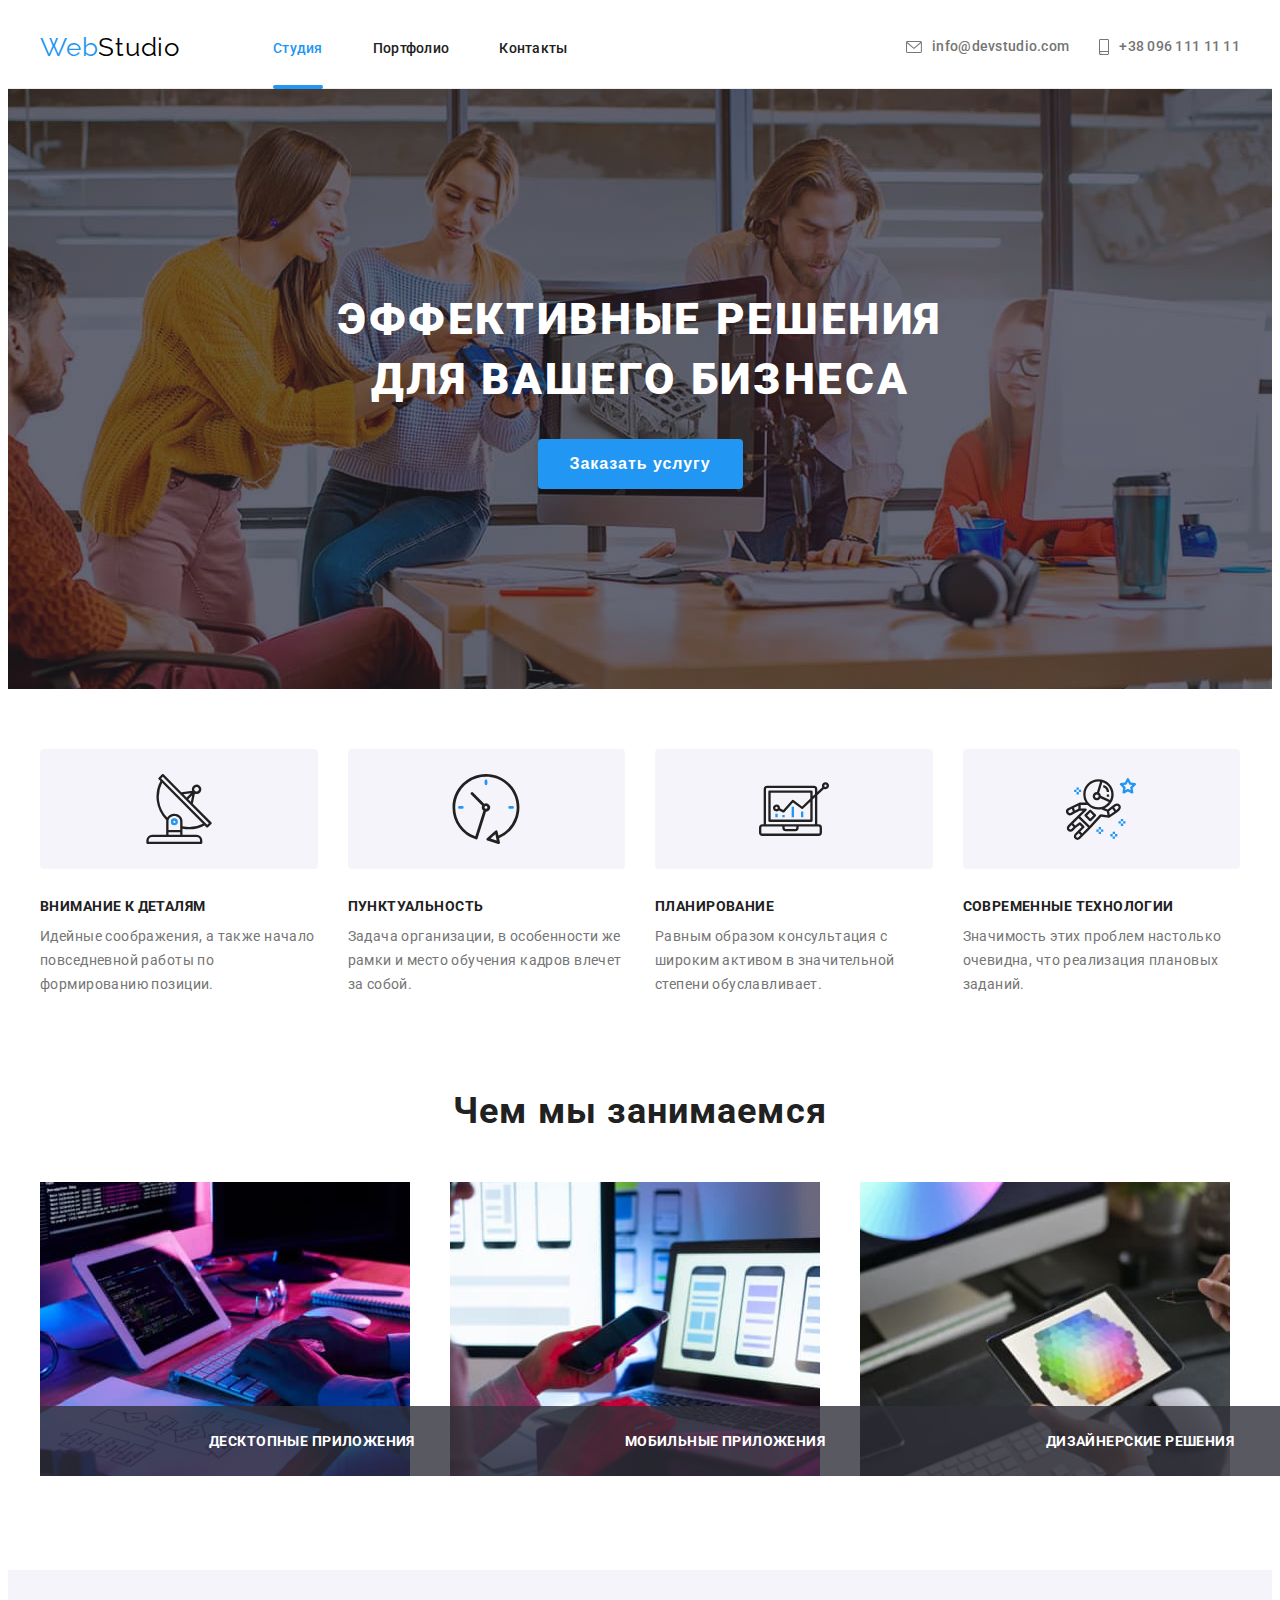
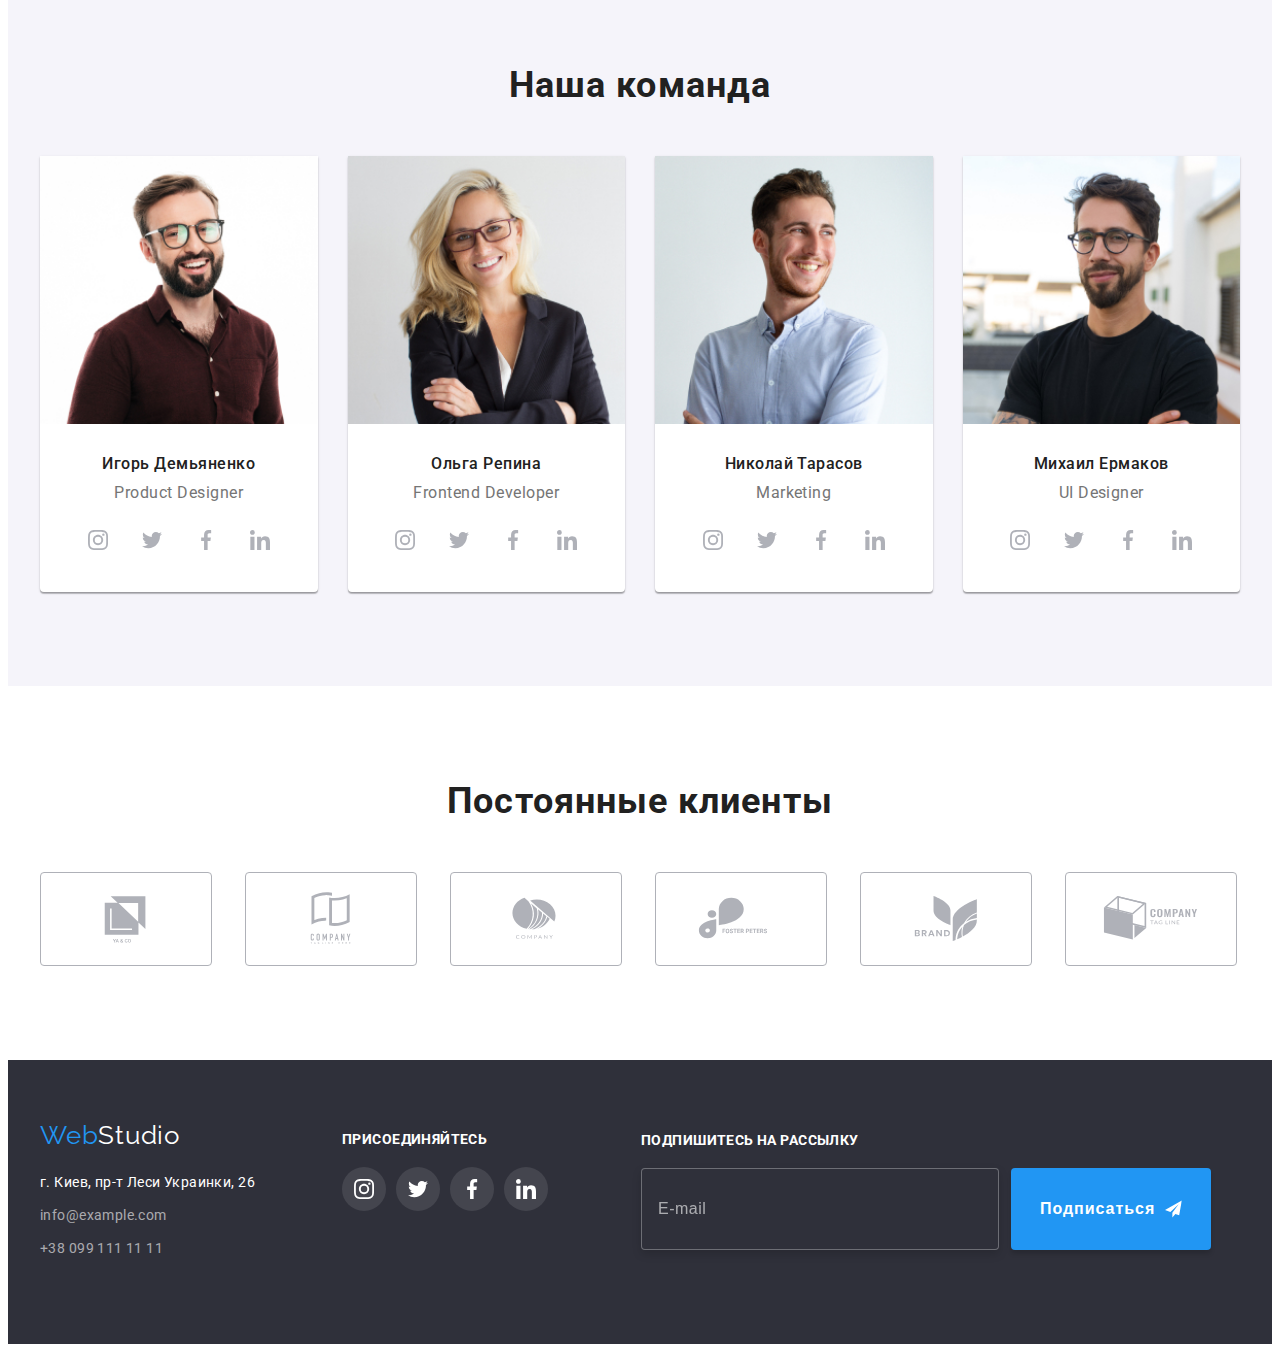
==== index.html @ f722512b "hw-08" ====
<!DOCTYPE html>
<html lang="ru">
  <head>
    <meta charset="UTF-8" />
    <meta http-equiv="X-UA-Compatible" content="IE=edge" />
    <meta name="viewport" content="width=device-width, initial-scale=1.0" />
    <title>Document</title>
    <link rel="preconnect" href="https://fonts.googleapis.com" />
    <link rel="preconnect" href="https://fonts.gstatic.com" crossorigin />
    <link
      href="https://fonts.googleapis.com/css2?family=Raleway:wght@700&family=Roboto:wght@400;500;700;900&display=swap"
      rel="stylesheet"
    />
    <link
      rel="stylesheet"
      href="https://cdnjs.cloudflare.com/ajax/libs/modern-normalize/1.1.0/modern-normalize.min.css"
      integrity="sha512-wpPYUAdjBVSE4KJnH1VR1HeZfpl1ub8YT/NKx4PuQ5NmX2tKuGu6U/JRp5y+Y8XG2tV+wKQpNHVUX03MfMFn9Q=="
      crossorigin="anonymous"
      referrerpolicy="no-referrer"
    />
    <link rel="stylesheet" href="./css/main.min.css">
  </head>
  <body>
    <header class="header">
      <div class="container">
        <nav class="header-nav">
          <a class="header-logo link" lang="en" href="./index.html"
            ><span class="logo-web">Web</span>Studio</a
          >
          <ul class="header-list list">
            <li class="header-item">
              <a href="./index.html" class="header-link link current">Студия</a>
            </li>
            <li class="header-item">
              <a href="./portfolio.html" class="header-link link">Портфолио</a>
            </li>
            <li class="header-item">
              <a href="" class="header-link link">Контакты</a>
            </li>
          </ul>
        </nav>
        <ul class="header-contacts list">
          <li class="contacts-item">
            <a href="mailto:info@devstudio.com" class="contacts-link link">
              <svg class="header-icon" width="16" height="12">
                  <use href="./images/icons.svg#icon-envelope"></use>
                </svg>info@devstudio.com</a
            >
          </li>
          <li class="contacts-item-second">
            <a href="tel:+380961111111" class="contacts-link link"
              >
              <svg class="header-icon" width="10" height="16">
                  <use href="./images/icons.svg#icon-smartphone"></use>
                </svg>+38 096 111 11 11</a
            >
          </li>
        </ul>
        <button type="button" class="btn-menu" data-menu-open>
          <svg class="icon-menu" width="40" height="40">
            <use href="./images/icons.svg#icon-menu"></use>
          </svg>
        </button>
      </div>
      <div class="mob-menu is-hidden" data-menu>
        <div class="container">
          <div class="mob-menu-top">
            <button type="button" class="btn-close-menu" data-menu-close>
              <svg class="icon-menu" width="40" height="40">
                <use href="./images/icons.svg#icon-menu-close"></use>
              </svg>
            </button>
            <nav class="mob-nav">
              <ul class="mob-menu-list list">
                <li class="mob-menu-item">
                  <a href="./index.html" class="mob-menu-link link current">Студия</a>
                </li>
                <li class="mob-menu-item">
                  <a href="./portfolio.html" class="mob-menu-link link">Портфолио</a>
                </li>
                <li class="mob-menu-item">
                  <a href="" class="mob-menu-link link">Контакты</a>
                </li>
              </ul>
            </nav>
          </div>
          
        <ul class="mob-menu-contacts list">
          <li class="mob-menu-tel">
            <a href="tel:+380961111111" class="mob-menu-tel-link link">
              +38 096 111 11 11</a>
          </li>
          <li class="mob-menu-mail">
            <a href="mailto:info@devstudio.com" class="mob-menu-mail-link link">
              info@devstudio.com</a>
          </li>
        </ul>
        <ul class="mob-soc-list list">
          <li class="mob-soc-item">
            <a href="" class="mob-soc-link link">
              Instagram
            </a>
          </li>
          <li class="mob-soc-item">
            <a href="" class="mob-soc-link link">
              Twitter
            </a>
          </li>
          <li class="mob-soc-item">
            <a href="" class="mob-soc-link link">
              Facebook
            </a>
          </li>
          <li class="mob-soc-item">
            <a href="" class="mob-soc-link link">
              LinkedIn
            </a>
          </li>
        </ul>
        </div>
      </div>
    </header>

    <main>
      <section class="hero">
        <div class="container">
          <div class="content">
            <h1 class="content__title">Эффективные решения для вашего бизнеса</h1>
            <button type="button" class="content__btn btn" data-modal-open>Заказать услугу</button>
          </div>
        </div>
      </section>

      <section class="benefits">
        <div class="container">
          <h2 hidden class="visually-hidden">
            Особенности (скрытый заголовок)
          </h2>
          <ul class="benefits__list list">
            <li class="benefits__item">
              <div class="benefits__background">
                <svg class="benefits__icon" width="70" height="70">
                  <use href="./images/icons.svg#icon-antenna"></use>
                </svg>
              </div>
              <h3 class="benefits__title">Внимание к деталям</h3>
              <p class="benefits__text">
                Идейные соображения, а также начало повседневной работы по
                формированию позиции.
              </p>
            </li>
            <li class="benefits__item">
              <div class="benefits__background">
                <svg class="benefits__icon" width="70" height="70">
                  <use href="./images/icons.svg#icon-clock"></use>
                </svg>
              </div>
              <h3 class="benefits__title">Пунктуальность</h3>
              <p class="benefits__text">
                Задача организации, в особенности же рамки и место обучения
                кадров влечет за собой.
              </p>
            </li>
            <li class="benefits__item">
              <div class="benefits__background">
                <svg class="benefits__icon" width="70" height="70">
                  <use href="./images/icons.svg#icon-diagram"></use>
                </svg>
              </div>
              <h3 class="benefits__title">Планирование</h3>
              <p class="benefits__text">
                Равным образом консультация с широким активом в значительной
                степени обуславливает.
              </p>
            </li>
            <li class="benefits__item">
              <div class="benefits__background">
                <svg class="plus-icon" width="70" height="70">
                  <use href="./images/icons.svg#icon-astronaut"></use>
                </svg>
              </div>
              <h3 class="benefits__title">Современные технологии</h3>
              <p class="benefits__text">
                Значимость этих проблем настолько очевидна, что реализация
                плановых заданий.
              </p>
            </li>
          </ul>
        </div>
      </section>

      <section class="working">
        <div class="container">
          <h2 class="working__title">Чем мы занимаемся</h2>
          <ul class="working__list list">
            <li class="working__item">
              <div class="box">
                <img src="./images/box1.jpg" alt="Пример работы 1" width="370" />
                <h3 class="box__one-title box-title">Десктопные приложения</h3>
              </div>
            </li>
            <li class="working__item">
              <div class="box">
                <img src="./images/box2.jpg" alt="Пример работы 2" width="370" />
                <h3 class="box__two-title box-title">Мобильные приложения</h3>
              </div>
            </li>
            <li class="working__item">
              <div class="box">
                <img src="./images/box3.jpg" alt="Пример работы 3" width="370" />
                <h3 class="box__three-title box-title">Дизайнерские решения</h3>
              </div>
            </li>
          </ul>
        </div>
      </section>

      <section class="team section">
        <div class="container">
          <h2 class="team-title">Наша команда</h2>
          <ul class="team-list list">
            <li class="team-item">
              <picture>
                <source srcset="./images/photo1.jpg 1x, 
                ./images/photo1-2x.jpg 2x"
                media="(min-width:1200px)"/>

                <source srcset="./images/photo1-tab.jpg 1x, 
                ./images/photo1-tab-2x.jpg 2x"
                media="(min-width:768px)"/>

                <source srcset="./images/photo1-mob.jpg 1x, 
                ./images/photo1-mob-2x.jpg 2x"
                media="(max-width:767px)"/>

                <img
                src="./images/photo1-mob.jpg"
                alt="фото Игоря Демьяненко"
                width="450"
                height="460"
              />
              </picture>
              
              <div class="team-text">
                <h3 class="team-names-title">Игорь Демьяненко</h3>
                <p class="team-post" lang="en">Product Designer</p>
                <ul class="team-soc list">
                  <li class="team-soc-item">
                    <a href="" class="team-soc-link link">
                      <svg class="team-soc-icon" width="20" height="20">
                        <use href="./images/icons.svg#icon-instagram"></use>
                      </svg>
                    </a>
                  </li>
                  <li class="team-soc-item">
                    <a href="" class="team-soc-link link">
                      <svg class="team-soc-icon" width="20" height="20">
                        <use href="./images/icons.svg#icon-twitter"></use>
                      </svg>
                    </a>
                  </li>
                  <li class="team-soc-item">
                    <a href="" class="team-soc-link link">
                      <svg class="team-soc-icon" width="20" height="20">
                        <use href="./images/icons.svg#icon-facebook"></use>
                      </svg>
                    </a>
                  </li>
                  <li class="team-soc-item">
                    <a href="" class="team-soc-link link">
                      <svg class="team-soc-icon" width="20" height="20">
                        <use href="./images/icons.svg#icon-linkedin"></use>
                      </svg>
                    </a>
                  </li>
                </ul>
              </div>
            </li>
            <li class="team-item">
              <picture>
                <source srcset="./images/photo2.jpg 1x, 
                ./images/photo2-2x.jpg 2x"
                media="(min-width:1200px)"/>

                <source srcset="./images/photo2-tab.jpg 1x, 
                ./images/photo2-tab-2x.jpg 2x"
                media="(min-width:768px)"/>

                <source srcset="./images/photo2-mob.jpg 1x, 
                ./images/photo2-mob-2x.jpg 2x"
                media="(max-width:767px)"/>

                <img
                src="./images/photo2-mob.jpg"
                alt="фото Ольги Репиной"
                width="450"
                height="460"
              />
              </picture>

              <div class="team-text">
                <h3 class="team-names-title">Ольга Репина</h3>
                <p class="team-post" lang="en">Frontend Developer</p>
                <ul class="team-soc list">
                  <li class="team-soc-item">
                    <a href="" class="team-soc-link link">
                      <svg class="team-soc-icon" width="20" height="20">
                        <use href="./images/icons.svg#icon-instagram"></use>
                      </svg>
                    </a>
                  </li>
                  <li class="team-soc-item">
                    <a href="" class="team-soc-link link">
                      <svg class="team-soc-icon" width="20" height="20">
                        <use href="./images/icons.svg#icon-twitter"></use>
                      </svg>
                    </a>
                  </li>
                  <li class="team-soc-item">
                    <a href="" class="team-soc-link link">
                      <svg class="team-soc-icon" width="20" height="20">
                        <use href="./images/icons.svg#icon-facebook"></use>
                      </svg>
                    </a>
                  </li>
                  <li class="team-soc-item">
                    <a href="" class="team-soc-link link">
                      <svg class="team-soc-icon" width="20" height="20">
                        <use href="./images/icons.svg#icon-linkedin"></use>
                      </svg>
                    </a>
                  </li>
                </ul>
              </div>
            </li>
            <li class="team-item">
              <picture>
                <source srcset="./images/photo3.jpg 1x, 
                ./images/photo3-2x.jpg 2x"
                media="(min-width:1200px)"/>

                <source srcset="./images/photo3-tab.jpg 1x, 
                ./images/photo3-tab-2x.jpg 2x"
                media="(min-width:768px)"/>

                <source srcset="./images/photo3-mob.jpg 1x, 
                ./images/photo3-mob-2x.jpg 2x"
                media="(max-width:767px)"/>

                <img
                src="./images/photo3-mob.jpg"
                alt="фото Николая Тарасова"
                width="450"
                height="460"
              />
              </picture>

              <div class="team-text">
                <h3 class="team-names-title">Николай Тарасов</h3>
                <p class="team-post" lang="en">Marketing</p>
                <ul class="team-soc list">
                  <li class="team-soc-item">
                    <a href="" class="team-soc-link link">
                      <svg class="team-soc-icon" width="20" height="20">
                        <use href="./images/icons.svg#icon-instagram"></use>
                      </svg>
                    </a>
                  </li>
                  <li class="team-soc-item">
                    <a href="" class="team-soc-link link">
                      <svg class="team-soc-icon" width="20" height="20">
                        <use href="./images/icons.svg#icon-twitter"></use>
                      </svg>
                    </a>
                  </li>
                  <li class="team-soc-item">
                    <a href="" class="team-soc-link link">
                      <svg class="team-soc-icon" width="20" height="20">
                        <use href="./images/icons.svg#icon-facebook"></use>
                      </svg>
                    </a>
                  </li>
                  <li class="team-soc-item">
                    <a href="" class="team-soc-link link">
                      <svg class="team-soc-icon" width="20" height="20">
                        <use href="./images/icons.svg#icon-linkedin"></use>
                      </svg>
                    </a>
                  </li>
                </ul>
              </div>
            </li>
            <li class="team-item">
              <picture>
                <source srcset="./images/photo4.jpg 1x, 
                ./images/photo4-2x.jpg 2x"
                media="(min-width:1200px)"/>

                <source srcset="./images/photo4-tab.jpg 1x, 
                ./images/photo4-tab-2x.jpg 2x"
                media="(min-width:768px)"/>

                <source srcset="./images/photo4-mob.jpg 1x, 
                ./images/photo4-mob-2x.jpg 2x"
                media="(max-width:767px)"/>

                <img
                src="./images/photo4-mob.jpg"
                alt="фото Михаила Ермакова"
                width="450"
                height="460"
              />
              </picture>

              <div class="team-text">
                <h3 class="team-names-title">Михаил Ермаков</h3>
                <p class="team-post" lang="en">UI Designer</p>
                <ul class="team-soc list">
                  <li class="team-soc-item">
                    <a href="" class="team-soc-link link">
                      <svg class="team-soc-icon" width="20" height="20">
                        <use href="./images/icons.svg#icon-instagram"></use>
                      </svg>
                    </a>
                  </li>
                  <li class="team-soc-item">
                    <a href="" class="team-soc-link link">
                      <svg class="team-soc-icon" width="20" height="20">
                        <use href="./images/icons.svg#icon-twitter"></use>
                      </svg>
                    </a>
                  </li>
                  <li class="team-soc-item">
                    <a href="" class="team-soc-link link">
                      <svg class="team-soc-icon" width="20" height="20">
                        <use href="./images/icons.svg#icon-facebook"></use>
                      </svg>
                    </a>
                  </li>
                  <li class="team-soc-item">
                    <a href="" class="team-soc-link link">
                      <svg class="team-soc-icon" width="20" height="20">
                        <use href="./images/icons.svg#icon-linkedin"></use>
                      </svg>
                    </a>
                  </li>
                </ul>
              </div>
            </li>
          </ul>
        </div>
      </section>

      <section class="clients section">
        <div class="container">
          <h2 class="clients-title">Постоянные клиенты</h2>
          <ul class="clients-list list">
            <li class="clients-item">
              <a href="" class="clients-link link">
                      <svg class="clients-icon" width="106" height="60">
                        <use href="./images/icons.svg#icon-logo-one"></use>
                      </svg>
                    </a>
            </li>
            <li class="clients-item">
              <a href="" class="clients-link link">
                      <svg class="clients-icon" width="106" height="60">
                        <use href="./images/icons.svg#icon-logo-two"></use>
                      </svg>
                    </a>
            </li>
            <li class="clients-item">
              <a href="" class="clients-link link">
                      <svg class="clients-icon" width="106" height="60">
                        <use href="./images/icons.svg#icon-logo-three"></use>
                      </svg>
                    </a>
            </li>
            <li class="clients-item">
              <a href="" class="clients-link link">
                      <svg class="clients-icon" width="106" height="60">
                        <use href="./images/icons.svg#icon-logo-four"></use>
                      </svg>
                    </a>
            </li>
            <li class="clients-item">
              <a href="" class="clients-link link">
                      <svg class="clients-icon" width="106" height="60">
                        <use href="./images/icons.svg#icon-logo-five"></use>
                      </svg>
                    </a>
            </li>
            <li class="clients-item">
              <a href="" class="clients-link link">
                      <svg class="clients-icon" width="106" height="60">
                        <use href="./images/icons.svg#icon-logo-six"></use>
                      </svg>
                    </a>
            </li>
          </ul>
        </div>

      </section>
    </main>

    <footer class="footer">
      <div class="container">
        <div class="logo-address">
          <a href="./index.html" class="footer-logo link" lang="en">
          <span class="logo-web">Web</span>Studio</a
        >
        <address class="address">
          <ul class="address-list list">
            <li class="address-item">
              <a href="" class="address-link link"
                >г. Киев, пр-т Леси Украинки, 26</a
              >
            </li>
            <li class="address-item-second">
              <a
                href="mailto:info@example.com"
                class="footer-contacts-link link"
                >info@example.com</a
              >
            </li>
            <li class="address-item-third">
              <a href="tel:+380991111111" class="footer-contacts-link link"
                >+38 099 111 11 11</a
              >
            </li>
          </ul>
        </address>
        </div>
        
        <div class="soc-footer">
          <h3 class="soc-footer-title">присоединяйтесь</h3>
          <ul class="soc-footer-list list">
                  <li class="soc-footer-item">
                    <a href="" class="soc-footer-link link">
                      <svg class="soc-footer-icon" width="20" height="20">
                        <use href="./images/icons.svg#icon-instagram"></use>
                      </svg>
                    </a>
                  </li>
                   <li class="soc-footer-item">
                    <a href="" class="soc-footer-link link">
                      <svg class="soc-footer-icon" width="20" height="20">
                        <use href="./images/icons.svg#icon-twitter"></use>
                      </svg>
                    </a>
                  </li>
                   <li class="soc-footer-item">
                    <a href="" class="soc-footer-link link">
                      <svg class="soc-footer-icon" width="20" height="20">
                        <use href="./images/icons.svg#icon-facebook"></use>
                      </svg>
                    </a>
                  </li>
                   <li class="soc-footer-item">
                    <a href="" class="soc-footer-link link">
                      <svg class="soc-footer-icon" width="20" height="20">
                        <use href="./images/icons.svg#icon-linkedin"></use>
                      </svg>
                    </a>
                  </li>
                </ul>
        </div>
        
        <div class="footer-form">
          <h2 class="subscribe-title">Подпишитесь на рассылку</h2>
          <form >
            <div class="form-subscribe">
              <label for="email-subscribe" ></label>
              <input type="email" class="input-subscribe" name="email-subscribe" id="email-subscribe" placeholder="E-mail">
              <button type="submit" class="subscribe-button btn">
                Подписаться
                <svg class="icon-subscribe" width="24" height="24">
                  <use href="./images/icons.svg#icon-send"></use>
                </svg>
              </button>
            </div>
          </form>
        </div>  
      </div>
    </footer>



    <div class="backdrop is-hidden" data-modal>
      <div class="modal">
        <button type="button" class="modal-close" data-modal-close>
          <svg class="close-icon" width="18" height="18">
            <use href="./images/icons.svg#icon-close"></use>
          </svg>
        </button>
        <p class="modal-title">Оставьте свои данные, мы вам перезвоним</p>
        <form class="modal-form">
          <div class="input-fields">
            <label for="user-name" class="input-title">Имя</label>
            <div class="input-wrap">
              <input type="text" class="form-input" name="user-name" id="user-name">
              <svg class="input-icon" width="18" height="18">
              <use href="./images/icons.svg#icon-person-black"></use>
              </svg>
            </div>
          </div>

          <div class="input-fields">
            <label for="user-tel" class="input-title">Телефон</label>
            <div class="input-wrap">
              <input type="tel" class="form-input" name="user-tel" id="user-tel">
              <svg class="input-icon" width="18" height="18">
              <use href="./images/icons.svg#icon-phone-black"></use>
              </svg>
            </div>
          </div>

          <div class="input-fields">
            <label for="user-email" class="input-title">Почта</label>
            <div class="input-wrap">
              <input type="email" class="form-input" name="user-email" id="user-email">
              <svg class="input-icon" width="18" height="18">
              <use href="./images/icons.svg#icon-email-black"></use>
              </svg>
            </div>
          </div>

          <div class="input-fields">
            <label for="user-comment" class="input-title">Комментарий</label>
            <textarea name="user-comment" id="user-comment" class="modal-text" placeholder="Введите текст"></textarea>
          </div>

          <div class="input-field-checkbox">
            <input type="checkbox" name="user-policy" value="true" class="input-check visually-hidden" id="user-policy">
            <label for="user-policy" class="check-text">
              <span class="checkbox">
                <svg class="check-icon" width="16" height="15">
                <use href="./images/icons.svg#icon-check"></use>
                </svg>
              </span>
              Соглашаюсь с рассылкой и принимаю <a href="" class="contract">Условия договора</a>
            </label>
          </div>

          <button type="submit" class="form-button">Отправить</button>
        </form>
      </div>
    </div>


    <script src="./js/modal.js"></script>

    <script src="./js/menu.js"></script>

  </body>
</html>
---- css/main.min.css ----
p,h1,h2,h3,h4,h5,h6{margin:0}ul{margin:0;padding-left:0}img{display:block;max-width:100%;height:auto}:root{--white-color: #FFFFFF;--dark-color: #212121;--grey-color: #757575;--blue-color: #2196F3;--icon-color: #AFB1B8;--cubic: cubic-bezier(0.4, 0, 0.2, 1);--gradient: linear-gradient(to right, rgba(47, 48, 58, 0.4), rgba(47, 48, 58, 0.4))}.list{list-style:none}.link{text-decoration:none}body{font-family:"Roboto",sans-serif;color:#757575}.section{padding-top:60px;padding-bottom:60px}@media screen and (min-width: 1200px){.section{padding-top:94px;padding-bottom:94px}}.visually-hidden{position:absolute;white-space:nowrap;width:1px;height:1px;overflow:hidden;border:0;padding:0;clip:rect(0 0 0 0);-webkit-clip-path:inset(50%);clip-path:inset(50%);margin:-1px}.container{width:100%;padding-left:15px;padding-right:15px;margin-left:auto;margin-right:auto}@media screen and (min-width: 480px){.container{width:480px}}@media screen and (min-width: 768px){.container{width:768px}}@media screen and (min-width: 1200px){.container{width:1200px}}.box-title{display:inline-block;position:absolute;content:"";width:100%;left:0;bottom:0;background:rgba(47,48,58,.8);font-weight:700;font-size:14px;line-height:16px;text-align:center;letter-spacing:.03em;text-transform:uppercase;color:var(--white-color)}.btn{font-weight:700;font-size:16px;line-height:30px;align-items:center;text-align:center;letter-spacing:.06em;color:var(--white-color);cursor:pointer;box-shadow:0px 4px 4px rgba(0,0,0,.15);border-radius:4px;border:rgba(0,0,0,0);min-width:200px;background:var(--blue-color);transition-property:background,box-shadow;transition-duration:250ms;transition-timing-function:var(--cubic)}.btn:hover,.btn:focus{color:var(--white-color);background:#188ce8;box-shadow:0px 4px 4px rgba(0,0,0,.15);border-radius:4px}.backdrop{position:fixed;top:0;left:0;width:100%;height:100%;background:rgba(0,0,0,.2);opacity:1;transition:opacity 250ms var(--cubic)}.backdrop.is-hidden{opacity:0;pointer-events:none;visibility:hidden}.backdrop.is-hidden.modal{transform:translate(-50%, -50%) scale(0.9)}.modal{position:absolute;top:50%;left:50%;height:581px;width:calc(100% - 30px);background-color:var(--white-color);box-shadow:0px 1px 3px rgba(0,0,0,.12),0px 1px 1px rgba(0,0,0,.14),0px 2px 1px rgba(0,0,0,.2);border-radius:4px;transform:translate(-50%, -50%) scale(1);transition:transform 250ms var(--cubic);transition:visibility 250ms var(--cubic);padding:40px}@media screen and (min-width: 480px){.modal{width:450px}}@media screen and (min-width: 1200px){.modal{width:528px;height:581px}}.modal-close{position:fixed;top:8px;right:8px;width:30px;height:30px;display:flex;align-items:center;justify-content:center;background:var(--white-color);border:1px solid rgba(0,0,0,.1);border-radius:50%;cursor:pointer;transition-property:fill;transition-duration:250ms;transition-timing-function:var(--cubic)}.modal-close:hover,.modal-close:focus{fill:var(--blue-color)}.modal-title{font-weight:700;font-size:20px;line-height:23px;text-align:center;letter-spacing:.03em;color:var(--dark-color);margin-bottom:12px}.input-fields{margin-bottom:10px}.input-wrap{position:relative}.input-title{font-weight:400;font-size:12px;line-height:14px;letter-spacing:.01em;color:var(--grey-color);display:block;margin-bottom:4px}.form-input{width:100%;height:40px;border:1px solid rgba(33,33,33,.2);border-radius:4px;padding-left:42px}.form-input:focus{outline-color:var(--blue-color);cursor:pointer}.input-icon{position:absolute;left:12px;top:50%;transform:translateY(-50%)}.form-input:focus+.input-icon{fill:var(--blue-color)}.modal-text{resize:none;width:100%;height:120px;padding:12px 16px;border:1px solid rgba(33,33,33,.2);border-radius:4px;font-weight:400;font-size:12px;line-height:14px;letter-spacing:.01em;color:var(--dark-color)}.modal-text::-moz-placeholder{font-weight:400;font-size:12px;line-height:14px;letter-spacing:.01em;color:rgba(117,117,117,.5)}.modal-text:-ms-input-placeholder{font-weight:400;font-size:12px;line-height:14px;letter-spacing:.01em;color:rgba(117,117,117,.5)}.modal-text::placeholder{font-weight:400;font-size:12px;line-height:14px;letter-spacing:.01em;color:rgba(117,117,117,.5)}.modal-text:focus{outline-color:var(--blue-color);cursor:pointer}.input-field-checkbox{margin-top:20px;display:flex;justify-content:center}.check-text{font-weight:400;font-size:12px;line-height:.8;letter-spacing:.03em;color:var(--grey-color);display:flex;align-items:center;gap:7px}@media screen and (min-width: 1200px){.check-text{font-size:14px;line-height:1.7}}.check-text span{width:16px;height:15px;background:#fff;border:2px solid #000;border-radius:3px;box-shadow:0px 4px 4px rgba(0,0,0,.25);display:flex;align-items:center;justify-content:center;transition-property:border-color;transition-duration:250ms;transition-timing-function:var(--cubic);cursor:pointer}.input-check:checked+.check-text span{background-color:var(--blue-color);border-color:var(--blue-color);box-shadow:none}.input-check:focus+.check-text span{border-color:var(--blue-color);box-shadow:none}.check-icon{fill:rgba(0,0,0,0);transition-property:fill;transition-duration:250ms;transition-timing-function:var(--cubic)}.input-check:checked+.check-text .check-icon{fill:var(--white-color)}.contract{color:var(--blue-color)}.form-button{padding:3px 10px;margin-top:30px;font-weight:700;font-size:12px;line-height:1;letter-spacing:.06em;color:var(--white-color);cursor:pointer;position:absolute;left:50%;transform:translateX(-50%);box-shadow:0px 4px 4px rgba(0,0,0,.15);border-radius:4px;border-color:rgba(0,0,0,0);background-color:var(--blue-color);transition-property:background,box-shadow;transition-duration:250ms;transition-timing-function:var(--cubic)}.form-button:hover,.form-button:focus{background:#188ce8}@media screen and (min-width: 480px){.form-button{padding:10px 55px;margin-top:30px;font-size:16px;line-height:1.8}}.header{background-color:var(--white-color);padding-top:16px;padding-bottom:16px;border-bottom:1px solid #ececec}.header .container{display:flex;align-items:center}@media screen and (min-width: 768px){.header{padding-top:26px;padding-bottom:26px}}@media screen and (min-width: 1200px){.header{padding-top:24px;padding-bottom:25px}}.header-nav{display:flex}.header-logo{font-family:"Raleway",sans-serif;font-size:26px;line-height:1.19;letter-spacing:.03em;color:#000;margin-right:93px}.logo-web{font-family:"Raleway",sans-serif;font-size:26px;line-height:1.19;letter-spacing:.03em;color:var(--blue-color)}.header-list{display:flex;align-items:center;-moz-column-gap:50px;column-gap:50px;display:none}@media screen and (min-width: 768px){.header-list{display:flex}}@media screen and (min-width: 1200px){.header-list{display:flex}}.header-link{font-weight:500;font-size:14px;line-height:1.14;letter-spacing:.02em;color:var(--dark-color);position:relative;transition-property:color;transition-duration:250ms;transition-timing-function:var(--cubic)}.header-link:hover,.header-link:focus{color:var(--blue-color)}.header-link.current{color:var(--blue-color);position:relative}.header-link.current::after{content:"";display:block;width:100%;height:4px;background-color:var(--blue-color);border-radius:2px;position:absolute;left:0;bottom:-38.5px}@media screen and (min-width: 1200px){.header-link.current::after{bottom:-33px}}.header-contacts{margin-left:auto;display:flex;display:none}@media screen and (min-width: 768px){.header-contacts{display:block}}@media screen and (min-width: 1200px){.header-contacts{display:flex}}@media screen and (min-width: 768px){.contacts-item-second{margin-top:10px}}@media screen and (min-width: 1200px){.contacts-item-second{margin-top:0;margin-left:30px}}.contacts-link{font-weight:500;font-size:14px;line-height:1.14;letter-spacing:.02em;color:var(--grey-color);display:flex;align-items:center;fill:var(--grey-color);transition-property:color,fill;transition-duration:250ms;transition-timing-function:var(--cubic)}.contacts-link:hover,.contacts-link:focus{color:var(--blue-color);fill:var(--blue-color)}@media screen and (min-width: 1200px){.contacts-link{font-size:14px;line-height:1.14;letter-spacing:.02em;justify-content:center}}.header-icon{margin-right:10px}.btn-menu{padding:0;border:none;background-color:rgba(0,0,0,0);cursor:pointer;margin-left:auto}@media screen and (min-width: 768px){.btn-menu{display:none}}.icon-menu{fill:var(--dark-color)}.icon-menu:hover,.icon-menu:focus{fill:var(--blue-color)}.mob-menu{position:fixed;background-color:var(--white-color);z-index:1;top:0;left:0;width:100vw;height:100vh;padding-top:10px;padding-bottom:48px}.mob-menu>.container{height:100%;display:flex;flex-direction:column;justify-content:space-between;align-items:unset}.mob-menu.is-hidden{opacity:0;pointer-events:none;visibility:hidden}.btn-close-menu{display:block;padding:0;border:none;background-color:rgba(0,0,0,0);cursor:pointer;margin-left:auto}.mob-menu-list{margin-left:25px}.mob-menu-item:not(:last-child){margin-bottom:32px}.mob-menu-link{font-weight:500;font-size:40px;line-height:47px;letter-spacing:.02em;color:var(--dark-color)}.current{color:var(--blue-color)}.mob-menu-contacts{margin-left:25px;margin-bottom:64px}.mob-menu-tel{margin-bottom:32px}.mob-menu-tel-link{font-weight:500;font-size:30px;line-height:40px;letter-spacing:.02em;color:var(--blue-color)}@media screen and (min-width: 480px){.mob-menu-tel-link{font-size:34px}}.mob-menu-mail-link{font-weight:500;font-size:24px;line-height:28px;letter-spacing:.02em;color:var(--grey-color)}.mob-soc-list{display:flex;margin-bottom:48px;margin-left:25px;flex-wrap:wrap;gap:10px 0}@media screen and (min-width: 480px){.mob-soc-list{flex-wrap:nowrap;width:356px}}.mob-soc-item{width:100%}@media screen and (min-width: 480px){.mob-soc-item{gap:0;border-right:1px solid rgba(33,33,33,.2);padding-left:10px;padding-right:10px}.mob-soc-item:first-child{padding-left:0px}.mob-soc-item:last-child{border-right:none;padding-right:0px}}.mob-soc-link{font-weight:500;font-size:18px;line-height:22px;letter-spacing:.02em;color:var(--blue-color)}.hero{text-align:center;padding-top:118px;padding-bottom:118px;background-color:#c4c4c4;background-image:var(--gradient),url(../images/hero-bg-mob.jpg);background-repeat:no-repeat;background-position:center;background-size:cover;width:100%;margin:0 auto}@media(min-device-pixel-ratio: 2),(-webkit-min-device-pixel-ratio: 2),(min-resolution: 192dpi),(min-resolution: 2dppx){.hero{background-image:var(--gradient),url(../images/hero-bg-mob-2x.jpg)}}@media screen and (min-width: 768px){.hero{background-image:var(--gradient),url(../images/hero-bg-tab.jpg)}}@media screen and (min-width: 768px)and (min-device-pixel-ratio: 2),screen and (min-width: 768px)and (-webkit-min-device-pixel-ratio: 2),screen and (min-width: 768px)and (min-resolution: 192dpi),screen and (min-width: 768px)and (min-resolution: 2dppx){.hero{background-image:var(--gradient),url(../images/hero-bg-tab-2x.jpg)}}@media screen and (min-width: 1200px){.hero{max-width:1600px;padding-top:200px;padding-bottom:200px;background-image:var(--gradient),url(../images/hero-bg.jpg)}}@media screen and (min-width: 1200px)and (min-device-pixel-ratio: 2),screen and (min-width: 1200px)and (-webkit-min-device-pixel-ratio: 2),screen and (min-width: 1200px)and (min-resolution: 192dpi),screen and (min-width: 1200px)and (min-resolution: 2dppx){.hero{background-image:var(--gradient),url(../images/hero-bg-2x.jpg)}}.content__title{font-weight:900;font-size:26px;line-height:42px;letter-spacing:.06em;text-transform:uppercase;color:var(--white-color);margin:auto;margin-bottom:30px;width:100%}@media screen and (min-width: 480px){.content__title{width:360px}}@media screen and (min-width: 1200px){.content__title{font-size:44px;line-height:60px;width:696px}}.content__btn{padding:10px 32px}.benefits{padding-top:60px;padding-bottom:60px}@media screen and (min-width: 1200px){.benefits{padding-bottom:0}}.benefits__list{display:flex;flex-wrap:wrap;gap:30px}.benefits__item{width:100%}.benefits__item:not(:last-child){-moz-column-gap:30px;column-gap:30px}@media screen and (min-width: 768px){.benefits__item{width:calc((100% - 30px)/2)}}@media screen and (min-width: 1200px){.benefits__item{width:calc((100% - 90px)/4)}}.benefits__background{height:120px;background-color:#f5f4fa;margin-bottom:30px;display:flex;align-items:center;justify-content:center;border-radius:4px}.benefits__title{font-size:14px;line-height:1.14;letter-spacing:.03em;text-transform:uppercase;color:var(--dark-color);margin-bottom:10px}@media screen and (min-width: 480px){.benefits__title{text-align:center}}@media screen and (min-width: 768px){.benefits__title{text-align:left}}@media screen and (min-width: 1200px){.benefits__title{text-align:left}}.benefits__text{font-size:14px;line-height:1.71;letter-spacing:.03em;color:var(--grey-color)}.working{display:none}@media screen and (min-width: 1200px){.working{display:flex;text-align:center;padding-top:94px;padding-bottom:94px}}.working__title{font-size:36px;line-height:1.16;letter-spacing:.03em;color:var(--dark-color);margin-bottom:50px}.working__list{display:flex;gap:30px}.working__item{width:calc((100% - 60px)/3)}.box{position:relative}.box__one-title{padding:27px 82px}.box__two-title{padding:27px 85px}.box__three-title{padding:27px 90px}.team{background-color:#f5f4fa;text-align:center}.team-title{font-size:28px;line-height:33px;letter-spacing:.03em;color:var(--dark-color);margin-bottom:30px}@media screen and (min-width: 1200px){.team-title{font-size:36px;line-height:42px;margin-bottom:50px}}.team-list{display:flex;flex-wrap:wrap;gap:30px}.team-item{width:100%;background:#fff;box-shadow:0px 1px 3px rgba(0,0,0,.12),0px 1px 1px rgba(0,0,0,.14),0px 2px 1px rgba(0,0,0,.2);border-radius:0px 0px 4px 4px}@media screen and (min-width: 768px){.team-item{width:calc((100% - 30px)/2)}}@media screen and (min-width: 1200px){.team-item{width:calc((100% - 90px)/4)}}.team-text{padding-top:30px;padding-bottom:30px}.team-names-title{font-weight:500;font-size:16px;line-height:1.19;letter-spacing:.03em;color:var(--dark-color);padding-bottom:10px}.team-post{font-size:16px;line-height:1.19;letter-spacing:.03em;color:var(--grey-color);margin-bottom:16px}.team-soc{display:flex;justify-content:center;gap:10px}.team-soc-link{width:44px;height:44px;border-radius:50%;display:flex;align-items:center;justify-content:center;fill:#afb1b8;transition-property:background-color,fill;transition-duration:250ms;transition-timing-function:var(--cubic)}.team-soc-link:hover,.team-soc-link:focus{background-color:var(--blue-color);fill:var(--white-color)}.clients-title{font-weight:700;font-size:28px;line-height:33px;text-align:center;letter-spacing:.03em;color:var(--dark-color);margin-bottom:30px}@media screen and (min-width: 1200px){.clients-title{font-size:36px;line-height:42px;margin-bottom:50px}}.clients-list{display:flex;flex-wrap:wrap;gap:30px}@media screen and (min-width: 1200px){.clients-list{flex-wrap:nowrap}}.clients-item{width:100%}@media screen and (min-width: 480px){.clients-item{flex-basis:calc((100% - 30px)/2)}}@media screen and (min-width: 768px){.clients-item{flex-basis:calc((100% - 60px)/3)}}@media screen and (min-width: 1200px){.clients-item{display:flex;-moz-column-gap:30px;column-gap:30px}}.clients-link{width:100%;height:92px;border:1px solid var(--icon-color);border-radius:4px;display:flex;align-items:center;justify-content:center;fill:var(--icon-color);transition-property:fill,border-color;transition-duration:250ms;transition-timing-function:var(--cubic)}.clients-link:hover,.clients-link:focus{fill:var(--blue-color);border-color:var(--blue-color)}@media screen and (min-width: 480px){.clients-link{width:210px}}@media screen and (min-width: 768px){.clients-link{width:226px}}@media screen and (min-width: 1200px){.clients-link{width:170px}}.footer{background-color:#2f303a}.footer .container{display:flex;flex-wrap:wrap}@media screen and (min-width: 1200px){.footer .container{display:flex;flex-wrap:nowrap}}.footer-logo{font-family:"Raleway",sans-serif;font-size:24px;line-height:.8;letter-spacing:.03em;color:var(--white-color)}@media screen and (min-width: 1200px){.footer-logo{font-size:26px;line-height:1.19}}.address{font-style:normal;font-weight:400;font-size:14px;line-height:1.71;letter-spacing:.03em;margin-top:20px}.address-item{margin-bottom:9px}.address-item-second{margin-bottom:9px}.logo-address{width:100%;padding-top:60px;padding-bottom:60px;text-align:center}@media screen and (min-width: 768px){.logo-address{width:232px;margin-left:61px}}@media screen and (min-width: 1200px){.logo-address{min-width:231px;text-align:unset;margin-left:0}}.soc-footer{width:206px;min-height:80px;padding-bottom:60px;margin:0 auto;text-align:center}@media screen and (min-width: 768px){.soc-footer{padding-top:60px;text-align:center;margin-left:auto;margin-right:74px}}@media screen and (min-width: 1200px){.soc-footer{margin-left:70px;margin-right:0;padding-top:72px;padding-bottom:100px;text-align:unset}}.soc-footer-title{font-size:14px;line-height:1.1;letter-spacing:.03em;text-transform:uppercase;color:var(--white-color);margin-bottom:20px}.soc-footer-list{display:flex;gap:10px}.soc-footer-link{width:44px;height:44px;border-radius:50%;display:flex;align-items:center;justify-content:center;fill:var(--white-color);background-color:rgba(255,255,255,.1);transition-property:background-color;transition-duration:250ms;transition-timing-function:var(--cubic)}.soc-footer-link:hover,.soc-footer-link:focus{background-color:var(--blue-color)}.address-link{color:var(--white-color)}.footer-contacts-link{color:rgba(255,255,255,.6);transition-property:color;transition-duration:250ms;transition-timing-function:var(--cubic)}.footer-contacts-link:hover,.footer-contacts-link:focus{color:var(--blue-color)}.subscribe-title{font-weight:700;font-size:14px;line-height:16px;letter-spacing:.03em;text-transform:uppercase;color:var(--white-color);margin-bottom:20px}.footer-form{width:450px;min-height:86px;margin:0 auto;padding-bottom:60px;text-align:center}@media screen and (min-width: 1200px){.footer-form{width:570px;min-height:86px;margin-left:93px;padding-top:72px;padding-bottom:94px;text-align:unset}}.form-subscribe{display:flex;flex-wrap:wrap;gap:20px 0;justify-content:space-around}@media screen and (min-width: 1200px){.form-subscribe{flex-wrap:nowrap}}.input-subscribe{width:100%;height:50px;border:1px solid rgba(255,255,255,.3);filter:drop-shadow(0px 4px 4px rgba(0, 0, 0, 0.15));border-radius:4px;background:#2f303a;padding-top:15px;padding-bottom:15px;padding-left:16px;font-weight:400;font-size:16px;line-height:20px;letter-spacing:.03em;color:rgba(255,255,255,.6)}.input-subscribe::-moz-placeholder{font-weight:400;font-size:16px;line-height:20px;letter-spacing:.03em;color:rgba(255,255,255,.6)}.input-subscribe:-ms-input-placeholder{font-weight:400;font-size:16px;line-height:20px;letter-spacing:.03em;color:rgba(255,255,255,.6)}.input-subscribe::placeholder{font-weight:400;font-size:16px;line-height:20px;letter-spacing:.03em;color:rgba(255,255,255,.6)}.input-subscribe:focus{outline-color:var(--blue-color)}@media screen and (min-width: 480px){.input-subscribe{width:450px}}@media screen and (min-width: 1200px){.input-subscribe{width:358px;margin-right:12px}}.subscribe-button{display:flex;padding:10px 29px}.subscribe-button:hover,.subscribe-button:focus{background:#188ce8;box-shadow:0px 4px 4px rgba(0,0,0,.15);border-radius:4px}.icon-subscribe{fill:var(--white-color);margin-left:10px}.portfolio-btn-list{display:flex;flex-wrap:wrap;margin-bottom:40px;gap:15px 8px}@media screen and (min-width: 768px){.portfolio-btn-list{margin-bottom:30px;justify-content:center}}@media screen and (min-width: 1200px){.portfolio-btn-list{margin-bottom:50px;justify-content:center}}.portfolio-btn-item{font-family:"Roboto";font-weight:500;font-size:16px;line-height:1.62;letter-spacing:.03em;color:var(--dark-color);cursor:pointer;background:#f5f4fa;border-radius:4px;border:rgba(0,0,0,0);min-height:38px;padding-left:22px;padding-right:22px;transition-property:background,box-shadow,color;transition-duration:250ms;transition-timing-function:var(--cubic)}.portfolio-btn-item:not(:last-child){gap:8px}.portfolio-btn-item:hover,.portfolio-btn-item:focus{font-weight:500;font-size:16px;line-height:1.62;letter-spacing:.03em;color:var(--white-color);background:#2196f3;box-shadow:0px 3px 1px rgba(0,0,0,.1),0px 1px 2px rgba(0,0,0,.08),0px 2px 2px rgba(0,0,0,.12);border-radius:4px}.portfolio-list{display:flex;flex-wrap:wrap;gap:30px}.portfolio-item{width:100%;background:var(--white-color);transition-property:background,box-shadow;transition-duration:250ms;transition-timing-function:var(--cubic)}.portfolio-item:hover{background:#fff;box-shadow:0px 1px 3px rgba(0,0,0,.12),0px 1px 1px rgba(0,0,0,.14),0px 2px 1px rgba(0,0,0,.2);border-radius:0px 0px 4px 4px;transform:translateY(0)}@media screen and (min-width: 480px){.portfolio-item{width:480px}}@media screen and (min-width: 768px){.portfolio-item{flex-basis:calc((100% - 30px)/2)}}@media screen and (min-width: 1200px){.portfolio-item{flex-basis:calc((100% - 60px)/3);flex-direction:row;flex-wrap:wrap}}.portfolio-links{display:flex;flex-direction:column;height:100%}.actions{position:relative;overflow:hidden}.actions-thumb{font-weight:400;font-size:18px;line-height:28px;letter-spacing:.03em;color:var(--white-color);background:rgba(33,150,243,.9);height:100%;padding:77px 24px;position:absolute;width:100%;top:0;left:0;transform:translateY(100%);transition-property:transform;transition-duration:250ms;transition-timing-function:var(--cubic)}@media screen and (min-width: 768px){.actions-thumb{padding:49px 24px 77px 24px}}@media screen and (min-width: 1200px){.actions-thumb{padding:63px 24px}}.portfolio-item:hover .actions-thumb{transform:translateY(0)}.portfolio-text{flex-grow:1;border-bottom:1px solid #eee;border-right:1px solid #eee;border-left:1px solid #eee;padding:20px 24px}.portfolio-title{font-size:18px;line-height:36px;letter-spacing:.06em;color:var(--dark-color);padding-bottom:4px}.portfolio-after-title{font-size:16px;line-height:1.8;letter-spacing:.03em;color:var(--grey-color)}/*# sourceMappingURL=main.min.css.map */
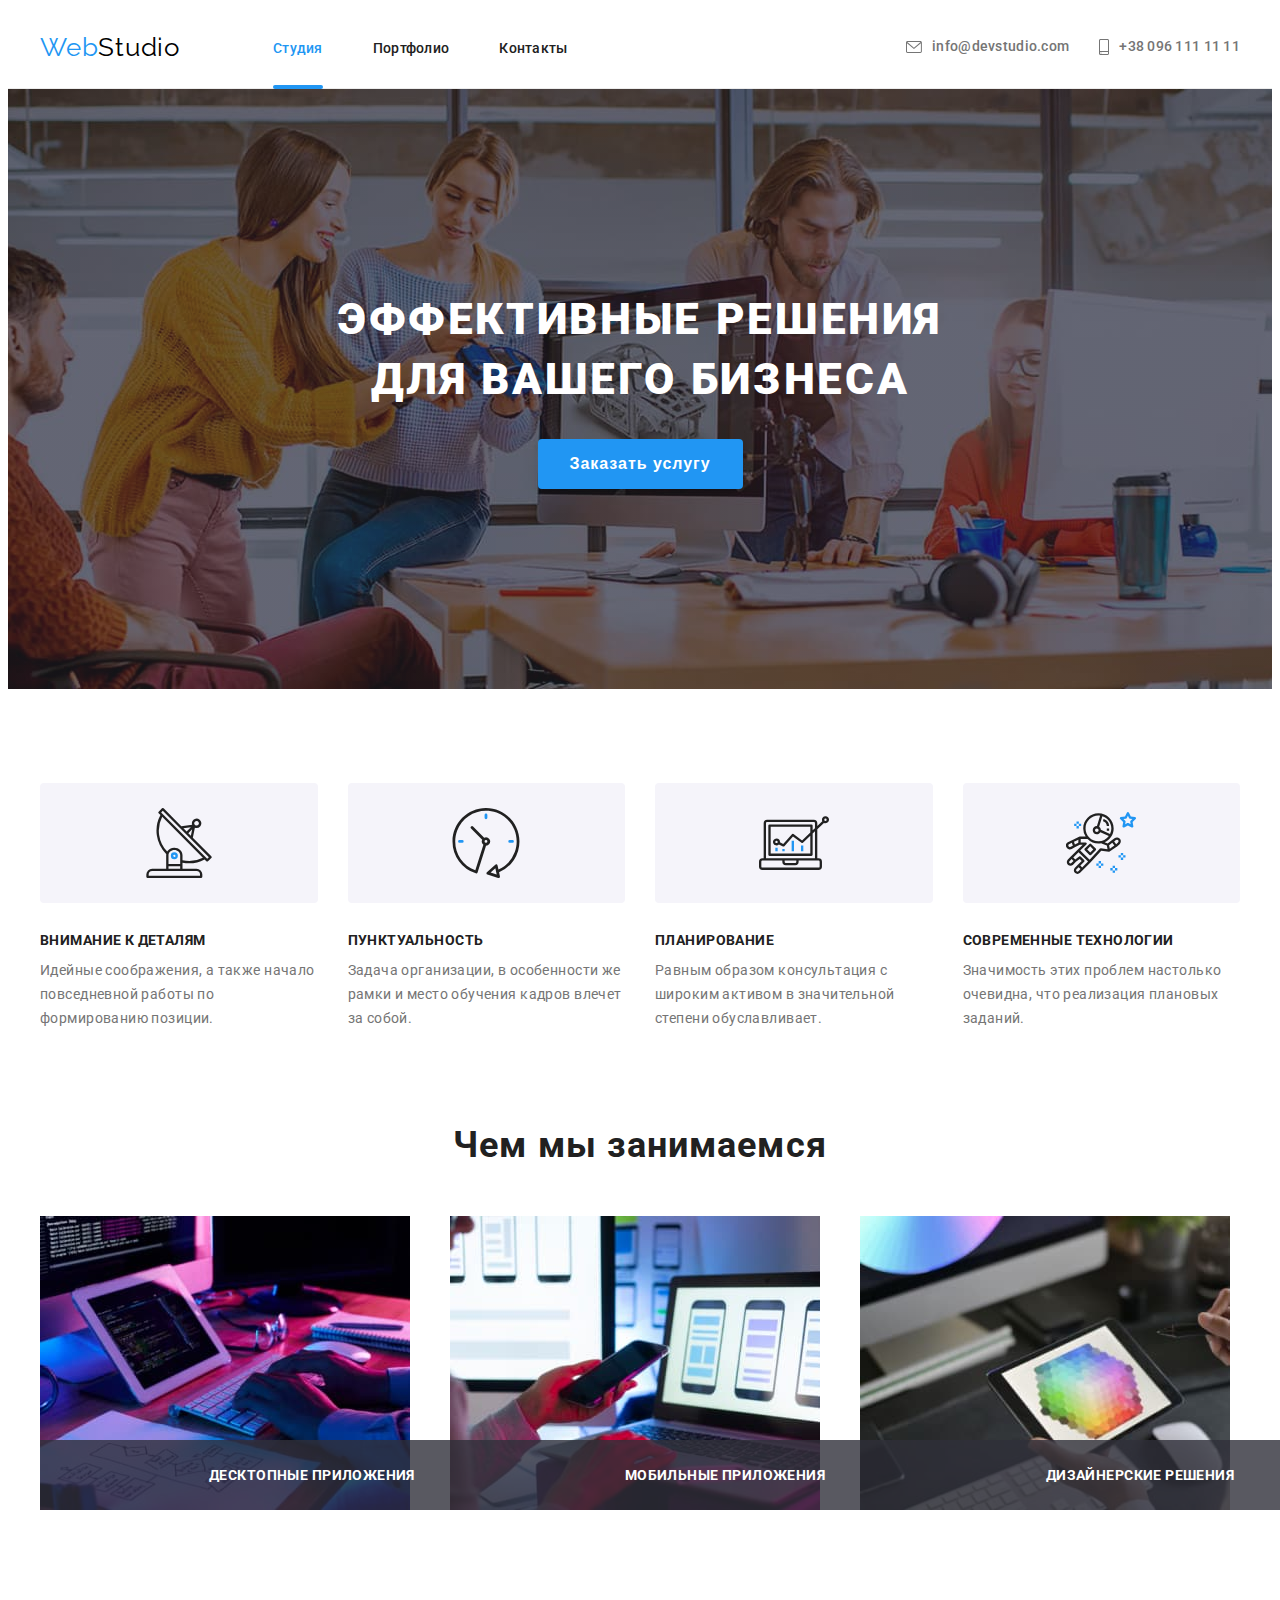
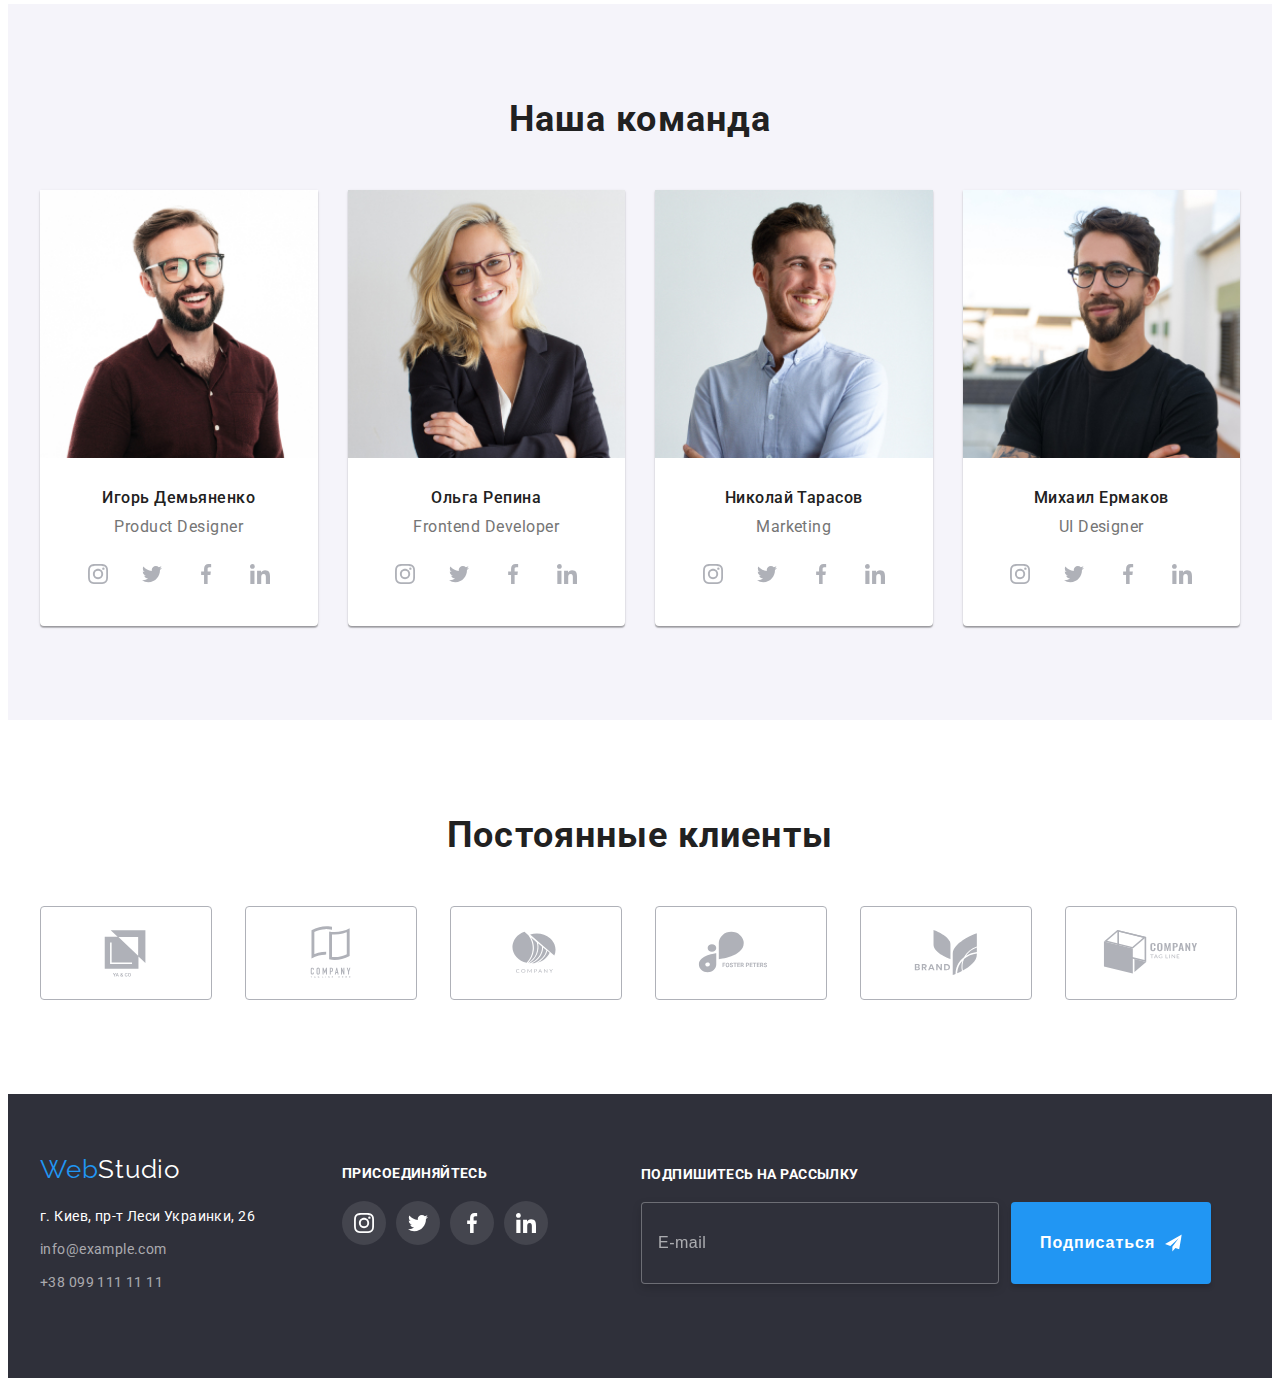
==== commit d288eb9a: "hw" ====
--- a/index.html
+++ b/index.html
@@ -42,7 +42,7 @@
         <ul class="header-contacts list">
           <li class="contacts-item">
             <a href="mailto:info@devstudio.com" class="contacts-link link">
-              <svg class="header-icon" width="16" height="12">
+              <svg class="header-icon-mail" width="16" height="12">
                   <use href="./images/icons.svg#icon-envelope"></use>
                 </svg>info@devstudio.com</a
             >
@@ -50,7 +50,7 @@
           <li class="contacts-item-second">
             <a href="tel:+380961111111" class="contacts-link link"
               >
-              <svg class="header-icon" width="10" height="16">
+              <svg class="header-icon-tel" width="10" height="16">
                   <use href="./images/icons.svg#icon-smartphone"></use>
                 </svg>+38 096 111 11 11</a
             >
--- a/css/main.min.css
+++ b/css/main.min.css
@@ -1 +1 @@
-p,h1,h2,h3,h4,h5,h6{margin:0}ul{margin:0;padding-left:0}img{display:block;max-width:100%;height:auto}:root{--white-color: #FFFFFF;--dark-color: #212121;--grey-color: #757575;--blue-color: #2196F3;--icon-color: #AFB1B8;--cubic: cubic-bezier(0.4, 0, 0.2, 1);--gradient: linear-gradient(to right, rgba(47, 48, 58, 0.4), rgba(47, 48, 58, 0.4))}.list{list-style:none}.link{text-decoration:none}body{font-family:"Roboto",sans-serif;color:#757575}.section{padding-top:60px;padding-bottom:60px}@media screen and (min-width: 1200px){.section{padding-top:94px;padding-bottom:94px}}.visually-hidden{position:absolute;white-space:nowrap;width:1px;height:1px;overflow:hidden;border:0;padding:0;clip:rect(0 0 0 0);-webkit-clip-path:inset(50%);clip-path:inset(50%);margin:-1px}.container{width:100%;padding-left:15px;padding-right:15px;margin-left:auto;margin-right:auto}@media screen and (min-width: 480px){.container{width:480px}}@media screen and (min-width: 768px){.container{width:768px}}@media screen and (min-width: 1200px){.container{width:1200px}}.box-title{display:inline-block;position:absolute;content:"";width:100%;left:0;bottom:0;background:rgba(47,48,58,.8);font-weight:700;font-size:14px;line-height:16px;text-align:center;letter-spacing:.03em;text-transform:uppercase;color:var(--white-color)}.btn{font-weight:700;font-size:16px;line-height:30px;align-items:center;text-align:center;letter-spacing:.06em;color:var(--white-color);cursor:pointer;box-shadow:0px 4px 4px rgba(0,0,0,.15);border-radius:4px;border:rgba(0,0,0,0);min-width:200px;background:var(--blue-color);transition-property:background,box-shadow;transition-duration:250ms;transition-timing-function:var(--cubic)}.btn:hover,.btn:focus{color:var(--white-color);background:#188ce8;box-shadow:0px 4px 4px rgba(0,0,0,.15);border-radius:4px}.backdrop{position:fixed;top:0;left:0;width:100%;height:100%;background:rgba(0,0,0,.2);opacity:1;transition:opacity 250ms var(--cubic)}.backdrop.is-hidden{opacity:0;pointer-events:none;visibility:hidden}.backdrop.is-hidden.modal{transform:translate(-50%, -50%) scale(0.9)}.modal{position:absolute;top:50%;left:50%;height:581px;width:calc(100% - 30px);background-color:var(--white-color);box-shadow:0px 1px 3px rgba(0,0,0,.12),0px 1px 1px rgba(0,0,0,.14),0px 2px 1px rgba(0,0,0,.2);border-radius:4px;transform:translate(-50%, -50%) scale(1);transition:transform 250ms var(--cubic);transition:visibility 250ms var(--cubic);padding:40px}@media screen and (min-width: 480px){.modal{width:450px}}@media screen and (min-width: 1200px){.modal{width:528px;height:581px}}.modal-close{position:fixed;top:8px;right:8px;width:30px;height:30px;display:flex;align-items:center;justify-content:center;background:var(--white-color);border:1px solid rgba(0,0,0,.1);border-radius:50%;cursor:pointer;transition-property:fill;transition-duration:250ms;transition-timing-function:var(--cubic)}.modal-close:hover,.modal-close:focus{fill:var(--blue-color)}.modal-title{font-weight:700;font-size:20px;line-height:23px;text-align:center;letter-spacing:.03em;color:var(--dark-color);margin-bottom:12px}.input-fields{margin-bottom:10px}.input-wrap{position:relative}.input-title{font-weight:400;font-size:12px;line-height:14px;letter-spacing:.01em;color:var(--grey-color);display:block;margin-bottom:4px}.form-input{width:100%;height:40px;border:1px solid rgba(33,33,33,.2);border-radius:4px;padding-left:42px}.form-input:focus{outline-color:var(--blue-color);cursor:pointer}.input-icon{position:absolute;left:12px;top:50%;transform:translateY(-50%)}.form-input:focus+.input-icon{fill:var(--blue-color)}.modal-text{resize:none;width:100%;height:120px;padding:12px 16px;border:1px solid rgba(33,33,33,.2);border-radius:4px;font-weight:400;font-size:12px;line-height:14px;letter-spacing:.01em;color:var(--dark-color)}.modal-text::-moz-placeholder{font-weight:400;font-size:12px;line-height:14px;letter-spacing:.01em;color:rgba(117,117,117,.5)}.modal-text:-ms-input-placeholder{font-weight:400;font-size:12px;line-height:14px;letter-spacing:.01em;color:rgba(117,117,117,.5)}.modal-text::placeholder{font-weight:400;font-size:12px;line-height:14px;letter-spacing:.01em;color:rgba(117,117,117,.5)}.modal-text:focus{outline-color:var(--blue-color);cursor:pointer}.input-field-checkbox{margin-top:20px;display:flex;justify-content:center}.check-text{font-weight:400;font-size:12px;line-height:.8;letter-spacing:.03em;color:var(--grey-color);display:flex;align-items:center;gap:7px}@media screen and (min-width: 1200px){.check-text{font-size:14px;line-height:1.7}}.check-text span{width:16px;height:15px;background:#fff;border:2px solid #000;border-radius:3px;box-shadow:0px 4px 4px rgba(0,0,0,.25);display:flex;align-items:center;justify-content:center;transition-property:border-color;transition-duration:250ms;transition-timing-function:var(--cubic);cursor:pointer}.input-check:checked+.check-text span{background-color:var(--blue-color);border-color:var(--blue-color);box-shadow:none}.input-check:focus+.check-text span{border-color:var(--blue-color);box-shadow:none}.check-icon{fill:rgba(0,0,0,0);transition-property:fill;transition-duration:250ms;transition-timing-function:var(--cubic)}.input-check:checked+.check-text .check-icon{fill:var(--white-color)}.contract{color:var(--blue-color)}.form-button{padding:3px 10px;margin-top:30px;font-weight:700;font-size:12px;line-height:1;letter-spacing:.06em;color:var(--white-color);cursor:pointer;position:absolute;left:50%;transform:translateX(-50%);box-shadow:0px 4px 4px rgba(0,0,0,.15);border-radius:4px;border-color:rgba(0,0,0,0);background-color:var(--blue-color);transition-property:background,box-shadow;transition-duration:250ms;transition-timing-function:var(--cubic)}.form-button:hover,.form-button:focus{background:#188ce8}@media screen and (min-width: 480px){.form-button{padding:10px 55px;margin-top:30px;font-size:16px;line-height:1.8}}.header{background-color:var(--white-color);padding-top:16px;padding-bottom:16px;border-bottom:1px solid #ececec}.header .container{display:flex;align-items:center}@media screen and (min-width: 768px){.header{padding-top:26px;padding-bottom:26px}}@media screen and (min-width: 1200px){.header{padding-top:24px;padding-bottom:25px}}.header-nav{display:flex}.header-logo{font-family:"Raleway",sans-serif;font-size:26px;line-height:1.19;letter-spacing:.03em;color:#000;margin-right:93px}.logo-web{font-family:"Raleway",sans-serif;font-size:26px;line-height:1.19;letter-spacing:.03em;color:var(--blue-color)}.header-list{display:flex;align-items:center;-moz-column-gap:50px;column-gap:50px;display:none}@media screen and (min-width: 768px){.header-list{display:flex}}@media screen and (min-width: 1200px){.header-list{display:flex}}.header-link{font-weight:500;font-size:14px;line-height:1.14;letter-spacing:.02em;color:var(--dark-color);position:relative;transition-property:color;transition-duration:250ms;transition-timing-function:var(--cubic)}.header-link:hover,.header-link:focus{color:var(--blue-color)}.header-link.current{color:var(--blue-color);position:relative}.header-link.current::after{content:"";display:block;width:100%;height:4px;background-color:var(--blue-color);border-radius:2px;position:absolute;left:0;bottom:-38.5px}@media screen and (min-width: 1200px){.header-link.current::after{bottom:-33px}}.header-contacts{margin-left:auto;display:flex;display:none}@media screen and (min-width: 768px){.header-contacts{display:block}}@media screen and (min-width: 1200px){.header-contacts{display:flex}}@media screen and (min-width: 768px){.contacts-item-second{margin-top:10px}}@media screen and (min-width: 1200px){.contacts-item-second{margin-top:0;margin-left:30px}}.contacts-link{font-weight:500;font-size:14px;line-height:1.14;letter-spacing:.02em;color:var(--grey-color);display:flex;align-items:center;fill:var(--grey-color);transition-property:color,fill;transition-duration:250ms;transition-timing-function:var(--cubic)}.contacts-link:hover,.contacts-link:focus{color:var(--blue-color);fill:var(--blue-color)}@media screen and (min-width: 1200px){.contacts-link{font-size:14px;line-height:1.14;letter-spacing:.02em;justify-content:center}}.header-icon{margin-right:10px}.btn-menu{padding:0;border:none;background-color:rgba(0,0,0,0);cursor:pointer;margin-left:auto}@media screen and (min-width: 768px){.btn-menu{display:none}}.icon-menu{fill:var(--dark-color)}.icon-menu:hover,.icon-menu:focus{fill:var(--blue-color)}.mob-menu{position:fixed;background-color:var(--white-color);z-index:1;top:0;left:0;width:100vw;height:100vh;padding-top:10px;padding-bottom:48px}.mob-menu>.container{height:100%;display:flex;flex-direction:column;justify-content:space-between;align-items:unset}.mob-menu.is-hidden{opacity:0;pointer-events:none;visibility:hidden}.btn-close-menu{display:block;padding:0;border:none;background-color:rgba(0,0,0,0);cursor:pointer;margin-left:auto}.mob-menu-list{margin-left:25px}.mob-menu-item:not(:last-child){margin-bottom:32px}.mob-menu-link{font-weight:500;font-size:40px;line-height:47px;letter-spacing:.02em;color:var(--dark-color)}.current{color:var(--blue-color)}.mob-menu-contacts{margin-left:25px;margin-bottom:64px}.mob-menu-tel{margin-bottom:32px}.mob-menu-tel-link{font-weight:500;font-size:30px;line-height:40px;letter-spacing:.02em;color:var(--blue-color)}@media screen and (min-width: 480px){.mob-menu-tel-link{font-size:34px}}.mob-menu-mail-link{font-weight:500;font-size:24px;line-height:28px;letter-spacing:.02em;color:var(--grey-color)}.mob-soc-list{display:flex;margin-bottom:48px;margin-left:25px;flex-wrap:wrap;gap:10px 0}@media screen and (min-width: 480px){.mob-soc-list{flex-wrap:nowrap;width:356px}}.mob-soc-item{width:100%}@media screen and (min-width: 480px){.mob-soc-item{gap:0;border-right:1px solid rgba(33,33,33,.2);padding-left:10px;padding-right:10px}.mob-soc-item:first-child{padding-left:0px}.mob-soc-item:last-child{border-right:none;padding-right:0px}}.mob-soc-link{font-weight:500;font-size:18px;line-height:22px;letter-spacing:.02em;color:var(--blue-color)}.hero{text-align:center;padding-top:118px;padding-bottom:118px;background-color:#c4c4c4;background-image:var(--gradient),url(../images/hero-bg-mob.jpg);background-repeat:no-repeat;background-position:center;background-size:cover;width:100%;margin:0 auto}@media(min-device-pixel-ratio: 2),(-webkit-min-device-pixel-ratio: 2),(min-resolution: 192dpi),(min-resolution: 2dppx){.hero{background-image:var(--gradient),url(../images/hero-bg-mob-2x.jpg)}}@media screen and (min-width: 768px){.hero{background-image:var(--gradient),url(../images/hero-bg-tab.jpg)}}@media screen and (min-width: 768px)and (min-device-pixel-ratio: 2),screen and (min-width: 768px)and (-webkit-min-device-pixel-ratio: 2),screen and (min-width: 768px)and (min-resolution: 192dpi),screen and (min-width: 768px)and (min-resolution: 2dppx){.hero{background-image:var(--gradient),url(../images/hero-bg-tab-2x.jpg)}}@media screen and (min-width: 1200px){.hero{max-width:1600px;padding-top:200px;padding-bottom:200px;background-image:var(--gradient),url(../images/hero-bg.jpg)}}@media screen and (min-width: 1200px)and (min-device-pixel-ratio: 2),screen and (min-width: 1200px)and (-webkit-min-device-pixel-ratio: 2),screen and (min-width: 1200px)and (min-resolution: 192dpi),screen and (min-width: 1200px)and (min-resolution: 2dppx){.hero{background-image:var(--gradient),url(../images/hero-bg-2x.jpg)}}.content__title{font-weight:900;font-size:26px;line-height:42px;letter-spacing:.06em;text-transform:uppercase;color:var(--white-color);margin:auto;margin-bottom:30px;width:100%}@media screen and (min-width: 480px){.content__title{width:360px}}@media screen and (min-width: 1200px){.content__title{font-size:44px;line-height:60px;width:696px}}.content__btn{padding:10px 32px}.benefits{padding-top:60px;padding-bottom:60px}@media screen and (min-width: 1200px){.benefits{padding-bottom:0}}.benefits__list{display:flex;flex-wrap:wrap;gap:30px}.benefits__item{width:100%}.benefits__item:not(:last-child){-moz-column-gap:30px;column-gap:30px}@media screen and (min-width: 768px){.benefits__item{width:calc((100% - 30px)/2)}}@media screen and (min-width: 1200px){.benefits__item{width:calc((100% - 90px)/4)}}.benefits__background{height:120px;background-color:#f5f4fa;margin-bottom:30px;display:flex;align-items:center;justify-content:center;border-radius:4px}.benefits__title{font-size:14px;line-height:1.14;letter-spacing:.03em;text-transform:uppercase;color:var(--dark-color);margin-bottom:10px}@media screen and (min-width: 480px){.benefits__title{text-align:center}}@media screen and (min-width: 768px){.benefits__title{text-align:left}}@media screen and (min-width: 1200px){.benefits__title{text-align:left}}.benefits__text{font-size:14px;line-height:1.71;letter-spacing:.03em;color:var(--grey-color)}.working{display:none}@media screen and (min-width: 1200px){.working{display:flex;text-align:center;padding-top:94px;padding-bottom:94px}}.working__title{font-size:36px;line-height:1.16;letter-spacing:.03em;color:var(--dark-color);margin-bottom:50px}.working__list{display:flex;gap:30px}.working__item{width:calc((100% - 60px)/3)}.box{position:relative}.box__one-title{padding:27px 82px}.box__two-title{padding:27px 85px}.box__three-title{padding:27px 90px}.team{background-color:#f5f4fa;text-align:center}.team-title{font-size:28px;line-height:33px;letter-spacing:.03em;color:var(--dark-color);margin-bottom:30px}@media screen and (min-width: 1200px){.team-title{font-size:36px;line-height:42px;margin-bottom:50px}}.team-list{display:flex;flex-wrap:wrap;gap:30px}.team-item{width:100%;background:#fff;box-shadow:0px 1px 3px rgba(0,0,0,.12),0px 1px 1px rgba(0,0,0,.14),0px 2px 1px rgba(0,0,0,.2);border-radius:0px 0px 4px 4px}@media screen and (min-width: 768px){.team-item{width:calc((100% - 30px)/2)}}@media screen and (min-width: 1200px){.team-item{width:calc((100% - 90px)/4)}}.team-text{padding-top:30px;padding-bottom:30px}.team-names-title{font-weight:500;font-size:16px;line-height:1.19;letter-spacing:.03em;color:var(--dark-color);padding-bottom:10px}.team-post{font-size:16px;line-height:1.19;letter-spacing:.03em;color:var(--grey-color);margin-bottom:16px}.team-soc{display:flex;justify-content:center;gap:10px}.team-soc-link{width:44px;height:44px;border-radius:50%;display:flex;align-items:center;justify-content:center;fill:#afb1b8;transition-property:background-color,fill;transition-duration:250ms;transition-timing-function:var(--cubic)}.team-soc-link:hover,.team-soc-link:focus{background-color:var(--blue-color);fill:var(--white-color)}.clients-title{font-weight:700;font-size:28px;line-height:33px;text-align:center;letter-spacing:.03em;color:var(--dark-color);margin-bottom:30px}@media screen and (min-width: 1200px){.clients-title{font-size:36px;line-height:42px;margin-bottom:50px}}.clients-list{display:flex;flex-wrap:wrap;gap:30px}@media screen and (min-width: 1200px){.clients-list{flex-wrap:nowrap}}.clients-item{width:100%}@media screen and (min-width: 480px){.clients-item{flex-basis:calc((100% - 30px)/2)}}@media screen and (min-width: 768px){.clients-item{flex-basis:calc((100% - 60px)/3)}}@media screen and (min-width: 1200px){.clients-item{display:flex;-moz-column-gap:30px;column-gap:30px}}.clients-link{width:100%;height:92px;border:1px solid var(--icon-color);border-radius:4px;display:flex;align-items:center;justify-content:center;fill:var(--icon-color);transition-property:fill,border-color;transition-duration:250ms;transition-timing-function:var(--cubic)}.clients-link:hover,.clients-link:focus{fill:var(--blue-color);border-color:var(--blue-color)}@media screen and (min-width: 480px){.clients-link{width:210px}}@media screen and (min-width: 768px){.clients-link{width:226px}}@media screen and (min-width: 1200px){.clients-link{width:170px}}.footer{background-color:#2f303a}.footer .container{display:flex;flex-wrap:wrap}@media screen and (min-width: 1200px){.footer .container{display:flex;flex-wrap:nowrap}}.footer-logo{font-family:"Raleway",sans-serif;font-size:24px;line-height:.8;letter-spacing:.03em;color:var(--white-color)}@media screen and (min-width: 1200px){.footer-logo{font-size:26px;line-height:1.19}}.address{font-style:normal;font-weight:400;font-size:14px;line-height:1.71;letter-spacing:.03em;margin-top:20px}.address-item{margin-bottom:9px}.address-item-second{margin-bottom:9px}.logo-address{width:100%;padding-top:60px;padding-bottom:60px;text-align:center}@media screen and (min-width: 768px){.logo-address{width:232px;margin-left:61px}}@media screen and (min-width: 1200px){.logo-address{min-width:231px;text-align:unset;margin-left:0}}.soc-footer{width:206px;min-height:80px;padding-bottom:60px;margin:0 auto;text-align:center}@media screen and (min-width: 768px){.soc-footer{padding-top:60px;text-align:center;margin-left:auto;margin-right:74px}}@media screen and (min-width: 1200px){.soc-footer{margin-left:70px;margin-right:0;padding-top:72px;padding-bottom:100px;text-align:unset}}.soc-footer-title{font-size:14px;line-height:1.1;letter-spacing:.03em;text-transform:uppercase;color:var(--white-color);margin-bottom:20px}.soc-footer-list{display:flex;gap:10px}.soc-footer-link{width:44px;height:44px;border-radius:50%;display:flex;align-items:center;justify-content:center;fill:var(--white-color);background-color:rgba(255,255,255,.1);transition-property:background-color;transition-duration:250ms;transition-timing-function:var(--cubic)}.soc-footer-link:hover,.soc-footer-link:focus{background-color:var(--blue-color)}.address-link{color:var(--white-color)}.footer-contacts-link{color:rgba(255,255,255,.6);transition-property:color;transition-duration:250ms;transition-timing-function:var(--cubic)}.footer-contacts-link:hover,.footer-contacts-link:focus{color:var(--blue-color)}.subscribe-title{font-weight:700;font-size:14px;line-height:16px;letter-spacing:.03em;text-transform:uppercase;color:var(--white-color);margin-bottom:20px}.footer-form{width:450px;min-height:86px;margin:0 auto;padding-bottom:60px;text-align:center}@media screen and (min-width: 1200px){.footer-form{width:570px;min-height:86px;margin-left:93px;padding-top:72px;padding-bottom:94px;text-align:unset}}.form-subscribe{display:flex;flex-wrap:wrap;gap:20px 0;justify-content:space-around}@media screen and (min-width: 1200px){.form-subscribe{flex-wrap:nowrap}}.input-subscribe{width:100%;height:50px;border:1px solid rgba(255,255,255,.3);filter:drop-shadow(0px 4px 4px rgba(0, 0, 0, 0.15));border-radius:4px;background:#2f303a;padding-top:15px;padding-bottom:15px;padding-left:16px;font-weight:400;font-size:16px;line-height:20px;letter-spacing:.03em;color:rgba(255,255,255,.6)}.input-subscribe::-moz-placeholder{font-weight:400;font-size:16px;line-height:20px;letter-spacing:.03em;color:rgba(255,255,255,.6)}.input-subscribe:-ms-input-placeholder{font-weight:400;font-size:16px;line-height:20px;letter-spacing:.03em;color:rgba(255,255,255,.6)}.input-subscribe::placeholder{font-weight:400;font-size:16px;line-height:20px;letter-spacing:.03em;color:rgba(255,255,255,.6)}.input-subscribe:focus{outline-color:var(--blue-color)}@media screen and (min-width: 480px){.input-subscribe{width:450px}}@media screen and (min-width: 1200px){.input-subscribe{width:358px;margin-right:12px}}.subscribe-button{display:flex;padding:10px 29px}.subscribe-button:hover,.subscribe-button:focus{background:#188ce8;box-shadow:0px 4px 4px rgba(0,0,0,.15);border-radius:4px}.icon-subscribe{fill:var(--white-color);margin-left:10px}.portfolio-btn-list{display:flex;flex-wrap:wrap;margin-bottom:40px;gap:15px 8px}@media screen and (min-width: 768px){.portfolio-btn-list{margin-bottom:30px;justify-content:center}}@media screen and (min-width: 1200px){.portfolio-btn-list{margin-bottom:50px;justify-content:center}}.portfolio-btn-item{font-family:"Roboto";font-weight:500;font-size:16px;line-height:1.62;letter-spacing:.03em;color:var(--dark-color);cursor:pointer;background:#f5f4fa;border-radius:4px;border:rgba(0,0,0,0);min-height:38px;padding-left:22px;padding-right:22px;transition-property:background,box-shadow,color;transition-duration:250ms;transition-timing-function:var(--cubic)}.portfolio-btn-item:not(:last-child){gap:8px}.portfolio-btn-item:hover,.portfolio-btn-item:focus{font-weight:500;font-size:16px;line-height:1.62;letter-spacing:.03em;color:var(--white-color);background:#2196f3;box-shadow:0px 3px 1px rgba(0,0,0,.1),0px 1px 2px rgba(0,0,0,.08),0px 2px 2px rgba(0,0,0,.12);border-radius:4px}.portfolio-list{display:flex;flex-wrap:wrap;gap:30px}.portfolio-item{width:100%;background:var(--white-color);transition-property:background,box-shadow;transition-duration:250ms;transition-timing-function:var(--cubic)}.portfolio-item:hover{background:#fff;box-shadow:0px 1px 3px rgba(0,0,0,.12),0px 1px 1px rgba(0,0,0,.14),0px 2px 1px rgba(0,0,0,.2);border-radius:0px 0px 4px 4px;transform:translateY(0)}@media screen and (min-width: 480px){.portfolio-item{width:480px}}@media screen and (min-width: 768px){.portfolio-item{flex-basis:calc((100% - 30px)/2)}}@media screen and (min-width: 1200px){.portfolio-item{flex-basis:calc((100% - 60px)/3);flex-direction:row;flex-wrap:wrap}}.portfolio-links{display:flex;flex-direction:column;height:100%}.actions{position:relative;overflow:hidden}.actions-thumb{font-weight:400;font-size:18px;line-height:28px;letter-spacing:.03em;color:var(--white-color);background:rgba(33,150,243,.9);height:100%;padding:77px 24px;position:absolute;width:100%;top:0;left:0;transform:translateY(100%);transition-property:transform;transition-duration:250ms;transition-timing-function:var(--cubic)}@media screen and (min-width: 768px){.actions-thumb{padding:49px 24px 77px 24px}}@media screen and (min-width: 1200px){.actions-thumb{padding:63px 24px}}.portfolio-item:hover .actions-thumb{transform:translateY(0)}.portfolio-text{flex-grow:1;border-bottom:1px solid #eee;border-right:1px solid #eee;border-left:1px solid #eee;padding:20px 24px}.portfolio-title{font-size:18px;line-height:36px;letter-spacing:.06em;color:var(--dark-color);padding-bottom:4px}.portfolio-after-title{font-size:16px;line-height:1.8;letter-spacing:.03em;color:var(--grey-color)}/*# sourceMappingURL=main.min.css.map */+p,h1,h2,h3,h4,h5,h6{margin:0}ul{margin:0;padding-left:0}img{display:block;max-width:100%;height:auto}:root{--white-color: #FFFFFF;--dark-color: #212121;--grey-color: #757575;--blue-color: #2196F3;--icon-color: #AFB1B8;--cubic: cubic-bezier(0.4, 0, 0.2, 1);--gradient: linear-gradient(to right, rgba(47, 48, 58, 0.4), rgba(47, 48, 58, 0.4))}.list{list-style:none}.link{text-decoration:none}body{font-family:"Roboto",sans-serif;color:#757575}.section{padding-top:60px;padding-bottom:60px}@media screen and (min-width: 1200px){.section{padding-top:94px;padding-bottom:94px}}.visually-hidden{position:absolute;white-space:nowrap;width:1px;height:1px;overflow:hidden;border:0;padding:0;clip:rect(0 0 0 0);-webkit-clip-path:inset(50%);clip-path:inset(50%);margin:-1px}.container{width:100%;padding-left:15px;padding-right:15px;margin-left:auto;margin-right:auto}@media screen and (min-width: 480px){.container{width:480px}}@media screen and (min-width: 768px){.container{width:768px}}@media screen and (min-width: 1200px){.container{width:1200px}}.box-title{display:inline-block;position:absolute;content:"";width:100%;left:0;bottom:0;background:rgba(47,48,58,.8);font-weight:700;font-size:14px;line-height:16px;text-align:center;letter-spacing:.03em;text-transform:uppercase;color:var(--white-color)}.btn{font-weight:700;font-size:16px;line-height:30px;align-items:center;text-align:center;letter-spacing:.06em;color:var(--white-color);cursor:pointer;box-shadow:0px 4px 4px rgba(0,0,0,.15);border-radius:4px;border:rgba(0,0,0,0);min-width:200px;background:var(--blue-color);transition-property:background,box-shadow;transition-duration:250ms;transition-timing-function:var(--cubic)}.btn:hover,.btn:focus{color:var(--white-color);background:#188ce8;box-shadow:0px 4px 4px rgba(0,0,0,.15);border-radius:4px}.backdrop{position:fixed;top:0;left:0;width:100%;height:100%;background:rgba(0,0,0,.2);opacity:1;transition:opacity 250ms var(--cubic)}.backdrop.is-hidden{opacity:0;pointer-events:none;visibility:hidden}.backdrop.is-hidden.modal{transform:translate(-50%, -50%) scale(0.9)}.modal{position:absolute;top:50%;left:50%;height:581px;width:calc(100% - 30px);background-color:var(--white-color);box-shadow:0px 1px 3px rgba(0,0,0,.12),0px 1px 1px rgba(0,0,0,.14),0px 2px 1px rgba(0,0,0,.2);border-radius:4px;transform:translate(-50%, -50%) scale(1);transition:transform 250ms var(--cubic);transition:visibility 250ms var(--cubic);padding:40px}@media screen and (min-width: 480px){.modal{width:450px}}@media screen and (min-width: 1200px){.modal{width:528px;height:581px}}.modal-close{position:fixed;top:8px;right:8px;width:30px;height:30px;display:flex;align-items:center;justify-content:center;background:var(--white-color);border:1px solid rgba(0,0,0,.1);border-radius:50%;cursor:pointer;transition-property:fill;transition-duration:250ms;transition-timing-function:var(--cubic)}.modal-close:hover,.modal-close:focus{fill:var(--blue-color)}.modal-title{font-weight:700;font-size:20px;line-height:23px;text-align:center;letter-spacing:.03em;color:var(--dark-color);margin-bottom:12px}.input-fields{margin-bottom:10px}.input-wrap{position:relative}.input-title{font-weight:400;font-size:12px;line-height:14px;letter-spacing:.01em;color:var(--grey-color);display:block;margin-bottom:4px}.form-input{width:100%;height:40px;border:1px solid rgba(33,33,33,.2);border-radius:4px;padding-left:42px}.form-input:focus{outline-color:var(--blue-color);cursor:pointer}.input-icon{position:absolute;left:12px;top:50%;transform:translateY(-50%)}.form-input:focus+.input-icon{fill:var(--blue-color)}.modal-text{resize:none;width:100%;height:120px;padding:12px 16px;border:1px solid rgba(33,33,33,.2);border-radius:4px;font-weight:400;font-size:12px;line-height:14px;letter-spacing:.01em;color:var(--dark-color)}.modal-text::-moz-placeholder{font-weight:400;font-size:12px;line-height:14px;letter-spacing:.01em;color:rgba(117,117,117,.5)}.modal-text:-ms-input-placeholder{font-weight:400;font-size:12px;line-height:14px;letter-spacing:.01em;color:rgba(117,117,117,.5)}.modal-text::placeholder{font-weight:400;font-size:12px;line-height:14px;letter-spacing:.01em;color:rgba(117,117,117,.5)}.modal-text:focus{outline-color:var(--blue-color);cursor:pointer}.input-field-checkbox{margin-top:20px;display:flex;justify-content:center}.check-text{font-weight:400;font-size:12px;line-height:.8;letter-spacing:.03em;color:var(--grey-color);display:flex;align-items:center;gap:7px}@media screen and (min-width: 1200px){.check-text{font-size:14px;line-height:1.7}}.check-text span{width:16px;height:15px;background:#fff;border:2px solid #000;border-radius:3px;box-shadow:0px 4px 4px rgba(0,0,0,.25);display:flex;align-items:center;justify-content:center;transition-property:border-color;transition-duration:250ms;transition-timing-function:var(--cubic);cursor:pointer}.input-check:checked+.check-text span{background-color:var(--blue-color);border-color:var(--blue-color);box-shadow:none}.input-check:focus+.check-text span{border-color:var(--blue-color);box-shadow:none}.check-icon{fill:rgba(0,0,0,0);transition-property:fill;transition-duration:250ms;transition-timing-function:var(--cubic)}.input-check:checked+.check-text .check-icon{fill:var(--white-color)}.contract{color:var(--blue-color)}.form-button{padding:3px 10px;margin-top:30px;font-weight:700;font-size:12px;line-height:1;letter-spacing:.06em;color:var(--white-color);cursor:pointer;position:absolute;left:50%;transform:translateX(-50%);box-shadow:0px 4px 4px rgba(0,0,0,.15);border-radius:4px;border-color:rgba(0,0,0,0);background-color:var(--blue-color);transition-property:background,box-shadow;transition-duration:250ms;transition-timing-function:var(--cubic)}.form-button:hover,.form-button:focus{background:#188ce8}@media screen and (min-width: 480px){.form-button{padding:10px 55px;margin-top:30px;font-size:16px;line-height:1.8}}.header{background-color:var(--white-color);padding-top:16px;padding-bottom:16px;border-bottom:1px solid #ececec}.header .container{display:flex;align-items:center}@media screen and (min-width: 768px){.header{padding-top:26px;padding-bottom:26px}}@media screen and (min-width: 1200px){.header{padding-top:24px;padding-bottom:25px}}.header-nav{display:flex}.header-logo{font-family:"Raleway",sans-serif;font-size:26px;line-height:1.19;letter-spacing:.03em;color:#000;margin-right:93px}.logo-web{font-family:"Raleway",sans-serif;font-size:26px;line-height:1.19;letter-spacing:.03em;color:var(--blue-color)}.header-list{display:flex;align-items:center;-moz-column-gap:50px;column-gap:50px;display:none}@media screen and (min-width: 768px){.header-list{display:flex}}@media screen and (min-width: 1200px){.header-list{display:flex}}.header-link{font-weight:500;font-size:14px;line-height:1.14;letter-spacing:.02em;color:var(--dark-color);position:relative;transition-property:color;transition-duration:250ms;transition-timing-function:var(--cubic)}.header-link:hover,.header-link:focus{color:var(--blue-color)}.header-link.current{color:var(--blue-color);position:relative}.header-link.current::after{content:"";display:block;width:100%;height:4px;background-color:var(--blue-color);border-radius:2px;position:absolute;left:0;bottom:-38.5px}@media screen and (min-width: 1200px){.header-link.current::after{bottom:-33px}}.header-contacts{margin-left:auto;display:flex;display:none}@media screen and (min-width: 768px){.header-contacts{display:block}}@media screen and (min-width: 1200px){.header-contacts{display:flex}}@media screen and (min-width: 768px){.contacts-item-second{margin-top:10px}}@media screen and (min-width: 1200px){.contacts-item-second{margin-top:0;margin-left:30px}}.contacts-link{font-weight:500;font-size:12px;line-height:1.14;letter-spacing:.02em;color:var(--grey-color);display:flex;align-items:center;fill:var(--grey-color);transition-property:color,fill;transition-duration:250ms;transition-timing-function:var(--cubic)}.contacts-link:hover,.contacts-link:focus{color:var(--blue-color);fill:var(--blue-color)}@media screen and (min-width: 1200px){.contacts-link{font-size:14px;line-height:1.14;letter-spacing:.02em;justify-content:center}}.header-icon-mail{margin-right:8px}@media screen and (min-width: 1200px){.header-icon-mail{margin-right:10px}}.header-icon-tel{margin-right:8px}@media screen and (min-width: 1200px){.header-icon-tel{margin-right:10px}}.btn-menu{padding:0;border:none;background-color:rgba(0,0,0,0);cursor:pointer;margin-left:auto}@media screen and (min-width: 768px){.btn-menu{display:none}}.icon-menu{fill:var(--dark-color)}.icon-menu:hover,.icon-menu:focus{fill:var(--blue-color)}.mob-menu{position:fixed;background-color:var(--white-color);z-index:1;top:0;left:0;width:100vw;height:100vh;padding-top:10px;padding-bottom:48px}.mob-menu>.container{height:100%;display:flex;flex-direction:column;justify-content:space-between;align-items:unset}.mob-menu.is-hidden{opacity:0;pointer-events:none;visibility:hidden}.btn-close-menu{display:block;padding:0;border:none;background-color:rgba(0,0,0,0);cursor:pointer;margin-left:auto}.mob-menu-list{margin-left:25px}.mob-menu-item:not(:last-child){margin-bottom:32px}.mob-menu-link{font-weight:500;font-size:40px;line-height:47px;letter-spacing:.02em;color:var(--dark-color)}.current{color:var(--blue-color)}.mob-menu-contacts{margin-left:25px;margin-bottom:64px}.mob-menu-tel{margin-bottom:32px}.mob-menu-tel-link{font-weight:500;font-size:30px;line-height:40px;letter-spacing:.02em;color:var(--blue-color)}@media screen and (min-width: 480px){.mob-menu-tel-link{font-size:34px}}.mob-menu-mail-link{font-weight:500;font-size:24px;line-height:28px;letter-spacing:.02em;color:var(--grey-color)}.mob-soc-list{display:flex;margin-bottom:48px;margin-left:25px;flex-wrap:wrap;gap:10px 0}@media screen and (min-width: 480px){.mob-soc-list{flex-wrap:nowrap;width:356px}}.mob-soc-item{width:100%}@media screen and (min-width: 480px){.mob-soc-item{gap:0;border-right:1px solid rgba(33,33,33,.2);padding-left:10px;padding-right:10px}.mob-soc-item:first-child{padding-left:0px}.mob-soc-item:last-child{border-right:none;padding-right:0px}}.mob-soc-link{font-weight:500;font-size:18px;line-height:22px;letter-spacing:.02em;color:var(--blue-color)}.hero{text-align:center;padding-top:118px;padding-bottom:118px;background-color:#c4c4c4;background-image:var(--gradient),url(../images/hero-bg-mob.jpg);background-repeat:no-repeat;background-position:center;background-size:cover;width:100%;margin:0 auto}@media(min-device-pixel-ratio: 2),(-webkit-min-device-pixel-ratio: 2),(min-resolution: 192dpi),(min-resolution: 2dppx){.hero{background-image:var(--gradient),url(../images/hero-bg-mob-2x.jpg)}}@media screen and (min-width: 768px){.hero{background-image:var(--gradient),url(../images/hero-bg-tab.jpg)}}@media screen and (min-width: 768px)and (min-device-pixel-ratio: 2),screen and (min-width: 768px)and (-webkit-min-device-pixel-ratio: 2),screen and (min-width: 768px)and (min-resolution: 192dpi),screen and (min-width: 768px)and (min-resolution: 2dppx){.hero{background-image:var(--gradient),url(../images/hero-bg-tab-2x.jpg)}}@media screen and (min-width: 1200px){.hero{max-width:1600px;padding-top:200px;padding-bottom:200px;background-image:var(--gradient),url(../images/hero-bg.jpg)}}@media screen and (min-width: 1200px)and (min-device-pixel-ratio: 2),screen and (min-width: 1200px)and (-webkit-min-device-pixel-ratio: 2),screen and (min-width: 1200px)and (min-resolution: 192dpi),screen and (min-width: 1200px)and (min-resolution: 2dppx){.hero{background-image:var(--gradient),url(../images/hero-bg-2x.jpg)}}.content__title{font-weight:900;font-size:26px;line-height:42px;letter-spacing:.06em;text-transform:uppercase;color:var(--white-color);margin:auto;margin-bottom:30px;width:100%}@media screen and (min-width: 480px){.content__title{width:360px}}@media screen and (min-width: 1200px){.content__title{font-size:44px;line-height:60px;width:696px}}.content__btn{padding:10px 32px}.benefits{padding-top:60px;padding-bottom:60px}@media screen and (min-width: 1200px){.benefits{padding-top:94px;padding-bottom:0}}.benefits__list{display:flex;flex-wrap:wrap;gap:30px}.benefits__item{width:100%}.benefits__item:not(:last-child){-moz-column-gap:30px;column-gap:30px}@media screen and (min-width: 768px){.benefits__item{width:calc((100% - 30px)/2)}}@media screen and (min-width: 1200px){.benefits__item{width:calc((100% - 90px)/4)}}.benefits__background{height:120px;background-color:#f5f4fa;margin-bottom:30px;display:flex;align-items:center;justify-content:center;border-radius:4px}.benefits__title{font-size:14px;line-height:1.14;letter-spacing:.03em;text-transform:uppercase;color:var(--dark-color);margin-bottom:10px}@media screen and (min-width: 480px){.benefits__title{text-align:center}}@media screen and (min-width: 768px){.benefits__title{text-align:left}}@media screen and (min-width: 1200px){.benefits__title{text-align:left}}.benefits__text{font-size:14px;line-height:1.71;letter-spacing:.03em;color:var(--grey-color)}.working{display:none}@media screen and (min-width: 1200px){.working{display:flex;text-align:center;padding-top:94px;padding-bottom:94px}}.working__title{font-size:36px;line-height:1.16;letter-spacing:.03em;color:var(--dark-color);margin-bottom:50px}.working__list{display:flex;gap:30px}.working__item{width:calc((100% - 60px)/3)}.box{position:relative}.box__one-title{padding:27px 82px}.box__two-title{padding:27px 85px}.box__three-title{padding:27px 90px}.team{background-color:#f5f4fa;text-align:center}.team-title{font-size:28px;line-height:33px;letter-spacing:.03em;color:var(--dark-color);margin-bottom:30px}@media screen and (min-width: 1200px){.team-title{font-size:36px;line-height:42px;margin-bottom:50px}}.team-list{display:flex;flex-wrap:wrap;gap:30px}.team-item{width:100%;background:#fff;box-shadow:0px 1px 3px rgba(0,0,0,.12),0px 1px 1px rgba(0,0,0,.14),0px 2px 1px rgba(0,0,0,.2);border-radius:0px 0px 4px 4px}@media screen and (min-width: 768px){.team-item{width:calc((100% - 30px)/2)}}@media screen and (min-width: 1200px){.team-item{width:calc((100% - 90px)/4)}}.team-text{padding-top:30px;padding-bottom:30px}.team-names-title{font-weight:500;font-size:16px;line-height:1.19;letter-spacing:.03em;color:var(--dark-color);padding-bottom:10px}.team-post{font-size:16px;line-height:1.19;letter-spacing:.03em;color:var(--grey-color);margin-bottom:16px}.team-soc{display:flex;justify-content:center;gap:10px}.team-soc-link{width:44px;height:44px;border-radius:50%;display:flex;align-items:center;justify-content:center;fill:#afb1b8;transition-property:background-color,fill;transition-duration:250ms;transition-timing-function:var(--cubic)}.team-soc-link:hover,.team-soc-link:focus{background-color:var(--blue-color);fill:var(--white-color)}.clients-title{font-weight:700;font-size:28px;line-height:33px;text-align:center;letter-spacing:.03em;color:var(--dark-color);margin-bottom:30px}@media screen and (min-width: 1200px){.clients-title{font-size:36px;line-height:42px;margin-bottom:50px}}.clients-list{display:flex;flex-wrap:wrap;gap:30px}@media screen and (min-width: 1200px){.clients-list{flex-wrap:nowrap}}.clients-item{width:100%}@media screen and (min-width: 480px){.clients-item{flex-basis:calc((100% - 30px)/2)}}@media screen and (min-width: 768px){.clients-item{flex-basis:calc((100% - 60px)/3)}}@media screen and (min-width: 1200px){.clients-item{display:flex;-moz-column-gap:30px;column-gap:30px}}.clients-link{width:100%;height:92px;border:1px solid var(--icon-color);border-radius:4px;display:flex;align-items:center;justify-content:center;fill:var(--icon-color);transition-property:fill,border-color;transition-duration:250ms;transition-timing-function:var(--cubic)}.clients-link:hover,.clients-link:focus{fill:var(--blue-color);border-color:var(--blue-color)}@media screen and (min-width: 480px){.clients-link{width:210px}}@media screen and (min-width: 768px){.clients-link{width:226px}}@media screen and (min-width: 1200px){.clients-link{width:170px}}.footer{background-color:#2f303a}.footer .container{display:flex;flex-wrap:wrap}@media screen and (min-width: 1200px){.footer .container{display:flex;flex-wrap:nowrap}}.footer-logo{font-family:"Raleway",sans-serif;font-size:24px;line-height:.8;letter-spacing:.03em;color:var(--white-color)}@media screen and (min-width: 1200px){.footer-logo{font-size:26px;line-height:1.19}}.address{font-style:normal;font-weight:400;font-size:14px;line-height:1.71;letter-spacing:.03em;margin-top:20px}.address-item{margin-bottom:9px}.address-item-second{margin-bottom:9px}.logo-address{width:100%;padding-top:60px;padding-bottom:60px;text-align:center}@media screen and (min-width: 768px){.logo-address{width:232px;margin-left:61px}}@media screen and (min-width: 1200px){.logo-address{min-width:231px;text-align:unset;margin-left:0}}.soc-footer{width:206px;min-height:80px;padding-bottom:60px;margin:0 auto;text-align:center}@media screen and (min-width: 768px){.soc-footer{padding-top:60px;text-align:center;margin-left:auto;margin-right:74px}}@media screen and (min-width: 1200px){.soc-footer{margin-left:70px;margin-right:0;padding-top:72px;padding-bottom:100px;text-align:unset}}.soc-footer-title{font-size:14px;line-height:1.1;letter-spacing:.03em;text-transform:uppercase;color:var(--white-color);margin-bottom:20px}.soc-footer-list{display:flex;gap:10px}.soc-footer-link{width:44px;height:44px;border-radius:50%;display:flex;align-items:center;justify-content:center;fill:var(--white-color);background-color:rgba(255,255,255,.1);transition-property:background-color;transition-duration:250ms;transition-timing-function:var(--cubic)}.soc-footer-link:hover,.soc-footer-link:focus{background-color:var(--blue-color)}.address-link{color:var(--white-color)}.footer-contacts-link{color:rgba(255,255,255,.6);transition-property:color;transition-duration:250ms;transition-timing-function:var(--cubic)}.footer-contacts-link:hover,.footer-contacts-link:focus{color:var(--blue-color)}.subscribe-title{font-weight:700;font-size:14px;line-height:16px;letter-spacing:.03em;text-transform:uppercase;color:var(--white-color);margin-bottom:20px}.footer-form{width:450px;min-height:86px;margin:0 auto;padding-bottom:60px;text-align:center}@media screen and (min-width: 1200px){.footer-form{width:570px;min-height:86px;margin-left:93px;padding-top:72px;padding-bottom:94px;text-align:unset}}.form-subscribe{display:flex;flex-wrap:wrap;gap:20px 0;justify-content:space-around}@media screen and (min-width: 1200px){.form-subscribe{flex-wrap:nowrap}}.input-subscribe{width:100%;height:50px;border:1px solid rgba(255,255,255,.3);filter:drop-shadow(0px 4px 4px rgba(0, 0, 0, 0.15));border-radius:4px;background:#2f303a;padding-top:15px;padding-bottom:15px;padding-left:16px;font-weight:400;font-size:16px;line-height:20px;letter-spacing:.03em;color:rgba(255,255,255,.6)}.input-subscribe::-moz-placeholder{font-weight:400;font-size:16px;line-height:20px;letter-spacing:.03em;color:rgba(255,255,255,.6)}.input-subscribe:-ms-input-placeholder{font-weight:400;font-size:16px;line-height:20px;letter-spacing:.03em;color:rgba(255,255,255,.6)}.input-subscribe::placeholder{font-weight:400;font-size:16px;line-height:20px;letter-spacing:.03em;color:rgba(255,255,255,.6)}.input-subscribe:focus{outline-color:var(--blue-color)}@media screen and (min-width: 480px){.input-subscribe{width:450px}}@media screen and (min-width: 1200px){.input-subscribe{width:358px;margin-right:12px}}.subscribe-button{display:flex;padding:10px 29px}.subscribe-button:hover,.subscribe-button:focus{background:#188ce8;box-shadow:0px 4px 4px rgba(0,0,0,.15);border-radius:4px}.icon-subscribe{fill:var(--white-color);margin-left:10px}.portfolio-btn-list{display:flex;flex-wrap:wrap;margin-bottom:40px;gap:15px 8px}@media screen and (min-width: 768px){.portfolio-btn-list{margin-bottom:30px;justify-content:center}}@media screen and (min-width: 1200px){.portfolio-btn-list{margin-bottom:50px;justify-content:center}}.portfolio-btn-item{font-family:"Roboto";font-weight:500;font-size:16px;line-height:1.62;letter-spacing:.03em;color:var(--dark-color);cursor:pointer;background:#f5f4fa;border-radius:4px;border:rgba(0,0,0,0);min-height:38px;padding-left:22px;padding-right:22px;transition-property:background,box-shadow,color;transition-duration:250ms;transition-timing-function:var(--cubic)}.portfolio-btn-item:not(:last-child){gap:8px}.portfolio-btn-item:hover,.portfolio-btn-item:focus{font-weight:500;font-size:16px;line-height:1.62;letter-spacing:.03em;color:var(--white-color);background:#2196f3;box-shadow:0px 3px 1px rgba(0,0,0,.1),0px 1px 2px rgba(0,0,0,.08),0px 2px 2px rgba(0,0,0,.12);border-radius:4px}.portfolio-list{display:flex;flex-wrap:wrap;gap:30px}.portfolio-item{width:100%;background:var(--white-color);transition-property:background,box-shadow;transition-duration:250ms;transition-timing-function:var(--cubic)}.portfolio-item:hover{background:#fff;box-shadow:0px 1px 3px rgba(0,0,0,.12),0px 1px 1px rgba(0,0,0,.14),0px 2px 1px rgba(0,0,0,.2);border-radius:0px 0px 4px 4px;transform:translateY(0)}@media screen and (min-width: 480px){.portfolio-item{width:480px}}@media screen and (min-width: 768px){.portfolio-item{flex-basis:calc((100% - 30px)/2)}}@media screen and (min-width: 1200px){.portfolio-item{flex-basis:calc((100% - 60px)/3);flex-direction:row;flex-wrap:wrap}}.portfolio-links{display:flex;flex-direction:column;height:100%}.actions{position:relative;overflow:hidden}.actions-thumb{font-weight:400;font-size:18px;line-height:28px;letter-spacing:.03em;color:var(--white-color);background:rgba(33,150,243,.9);height:100%;padding:77px 24px;position:absolute;width:100%;top:0;left:0;transform:translateY(100%);transition-property:transform;transition-duration:250ms;transition-timing-function:var(--cubic)}@media screen and (min-width: 768px){.actions-thumb{padding:49px 24px 77px 24px}}@media screen and (min-width: 1200px){.actions-thumb{padding:63px 24px}}.portfolio-item:hover .actions-thumb{transform:translateY(0)}.portfolio-text{flex-grow:1;border-bottom:1px solid #eee;border-right:1px solid #eee;border-left:1px solid #eee;padding:20px 24px}.portfolio-title{font-size:18px;line-height:36px;letter-spacing:.06em;color:var(--dark-color);padding-bottom:4px}.portfolio-after-title{font-size:16px;line-height:1.8;letter-spacing:.03em;color:var(--grey-color)}/*# sourceMappingURL=main.min.css.map */